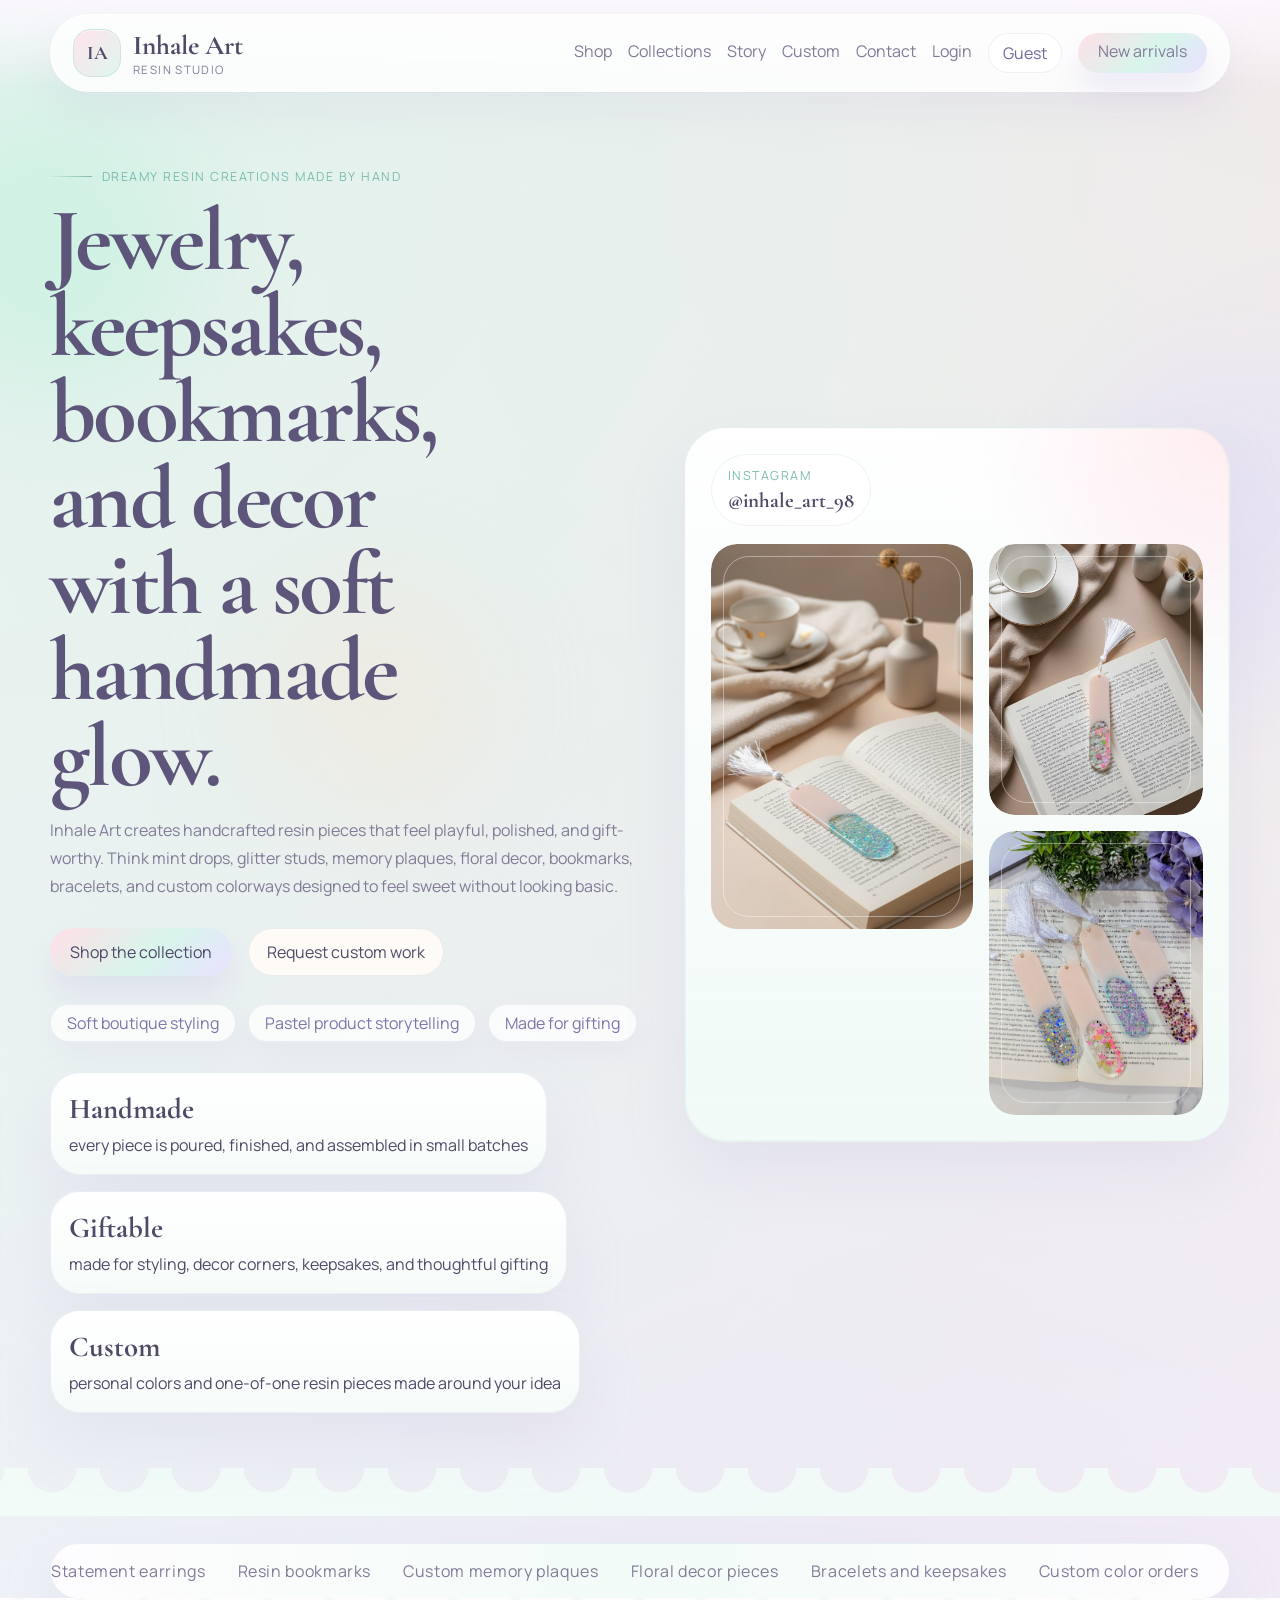
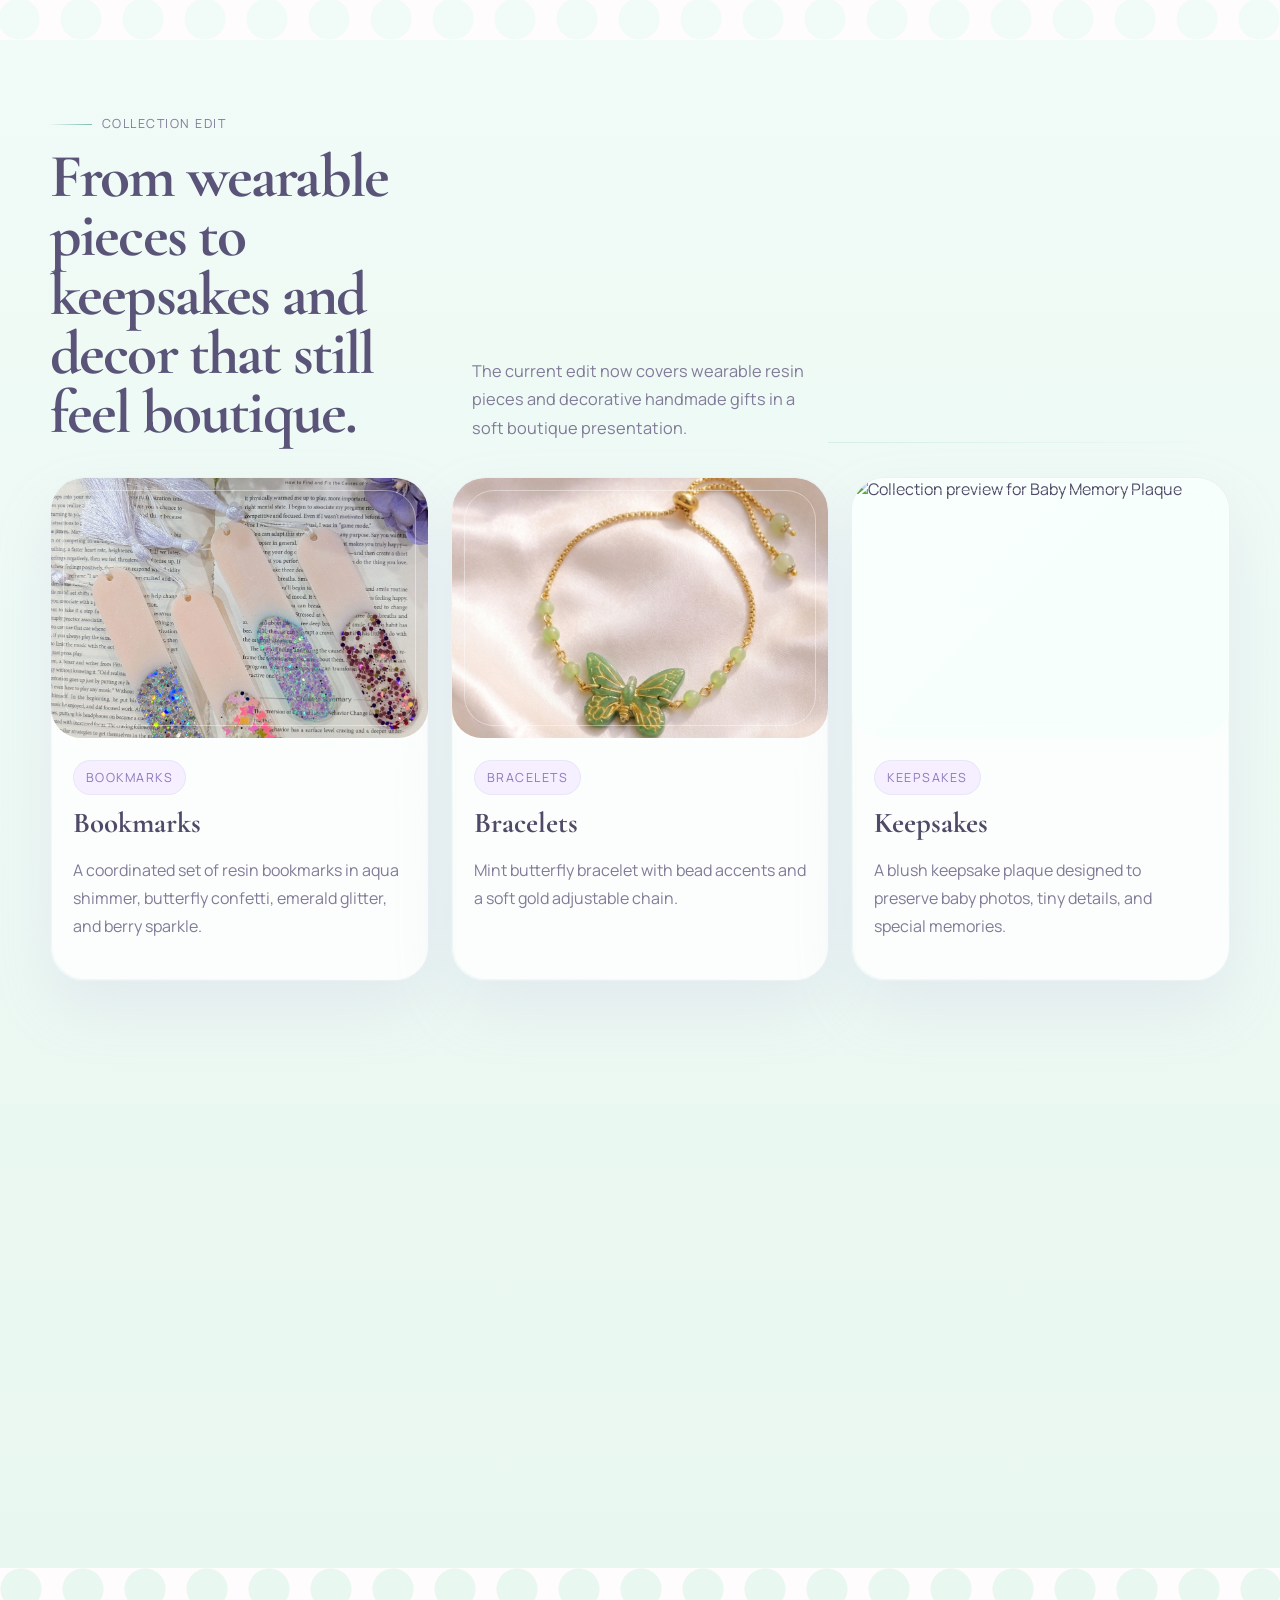
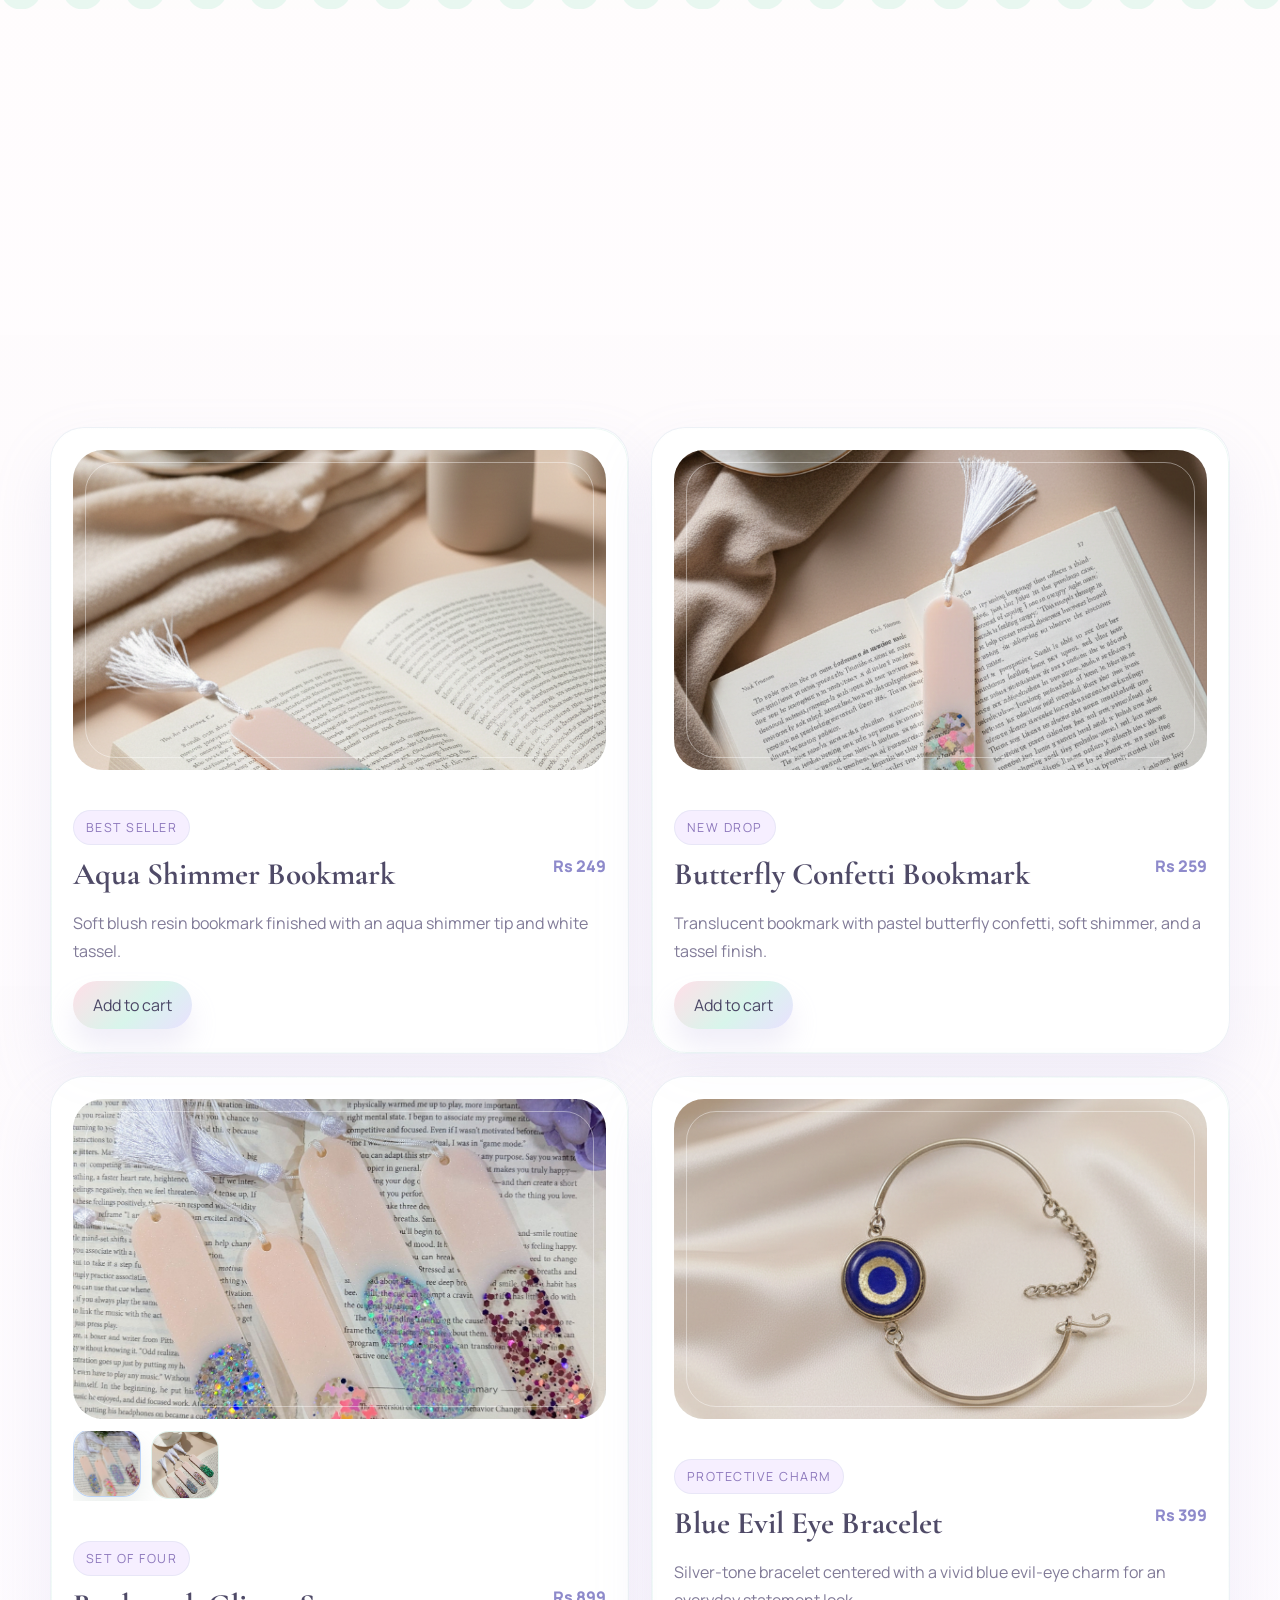
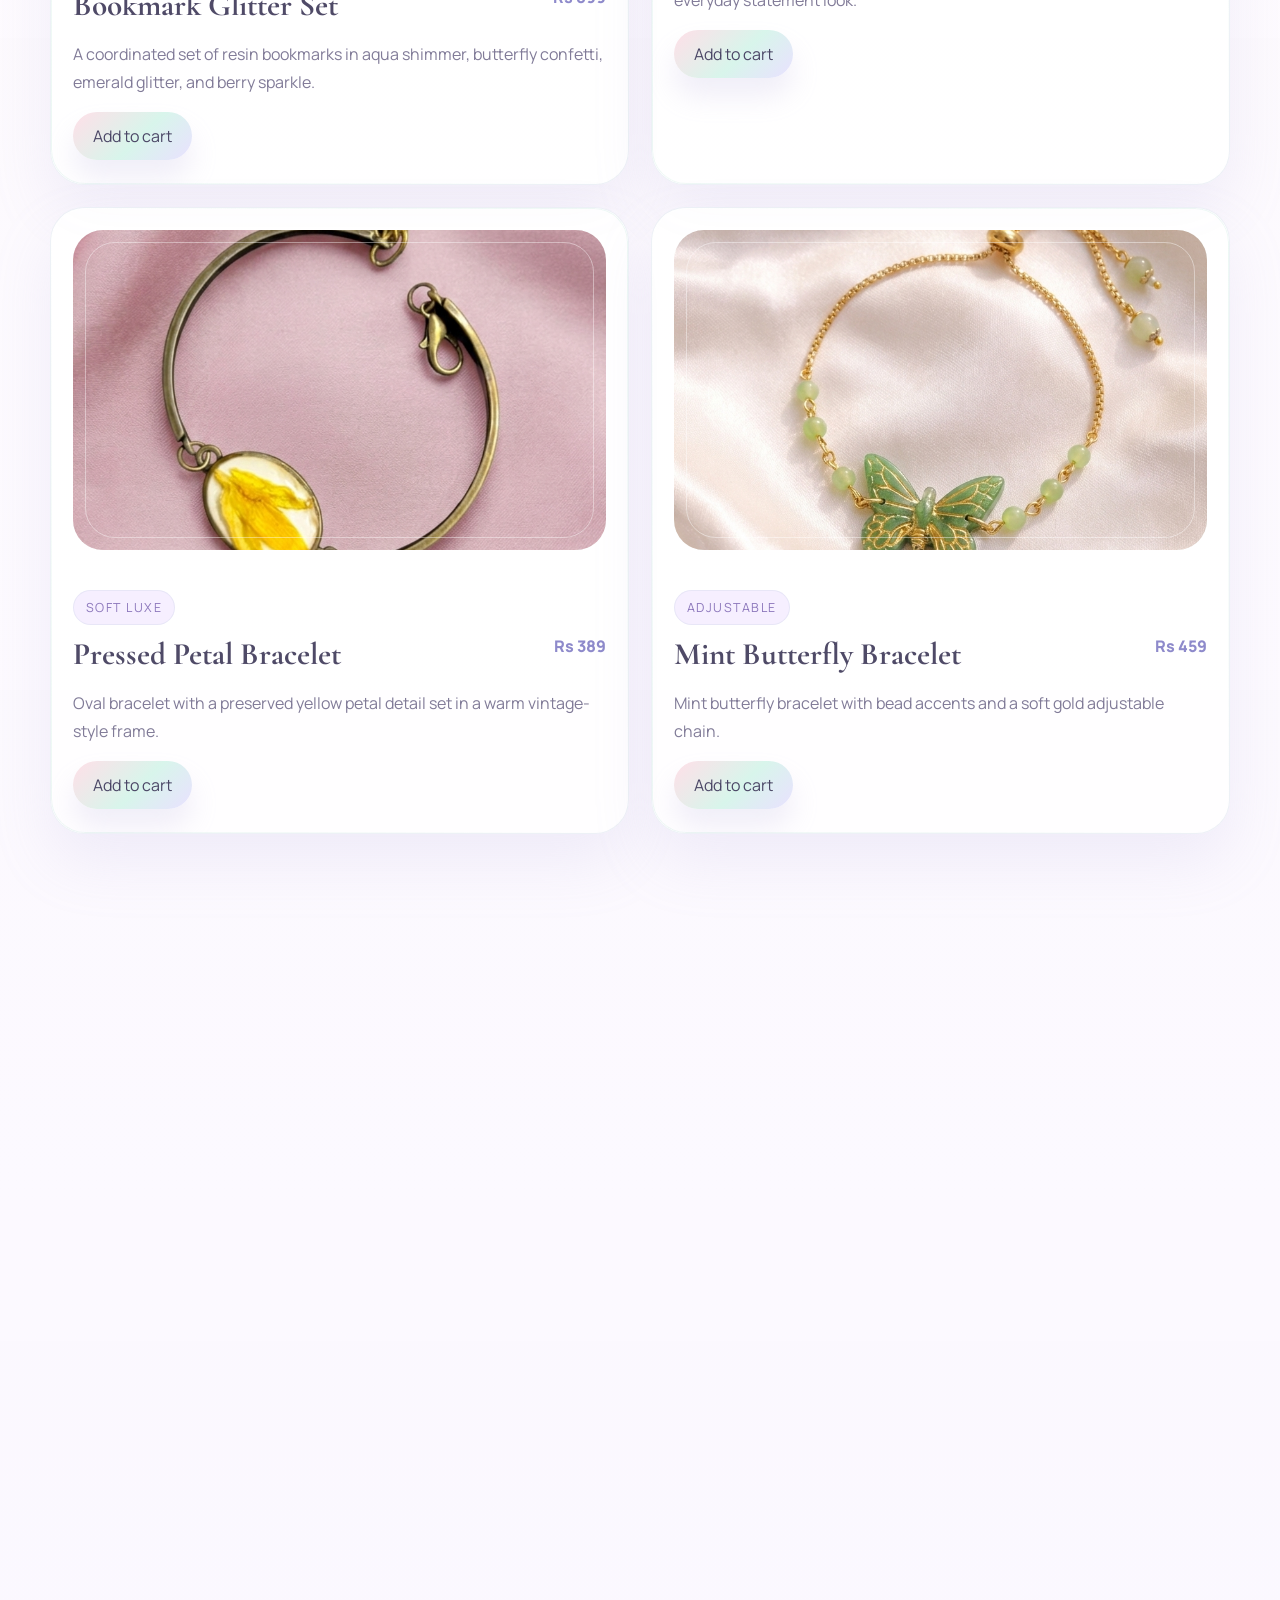
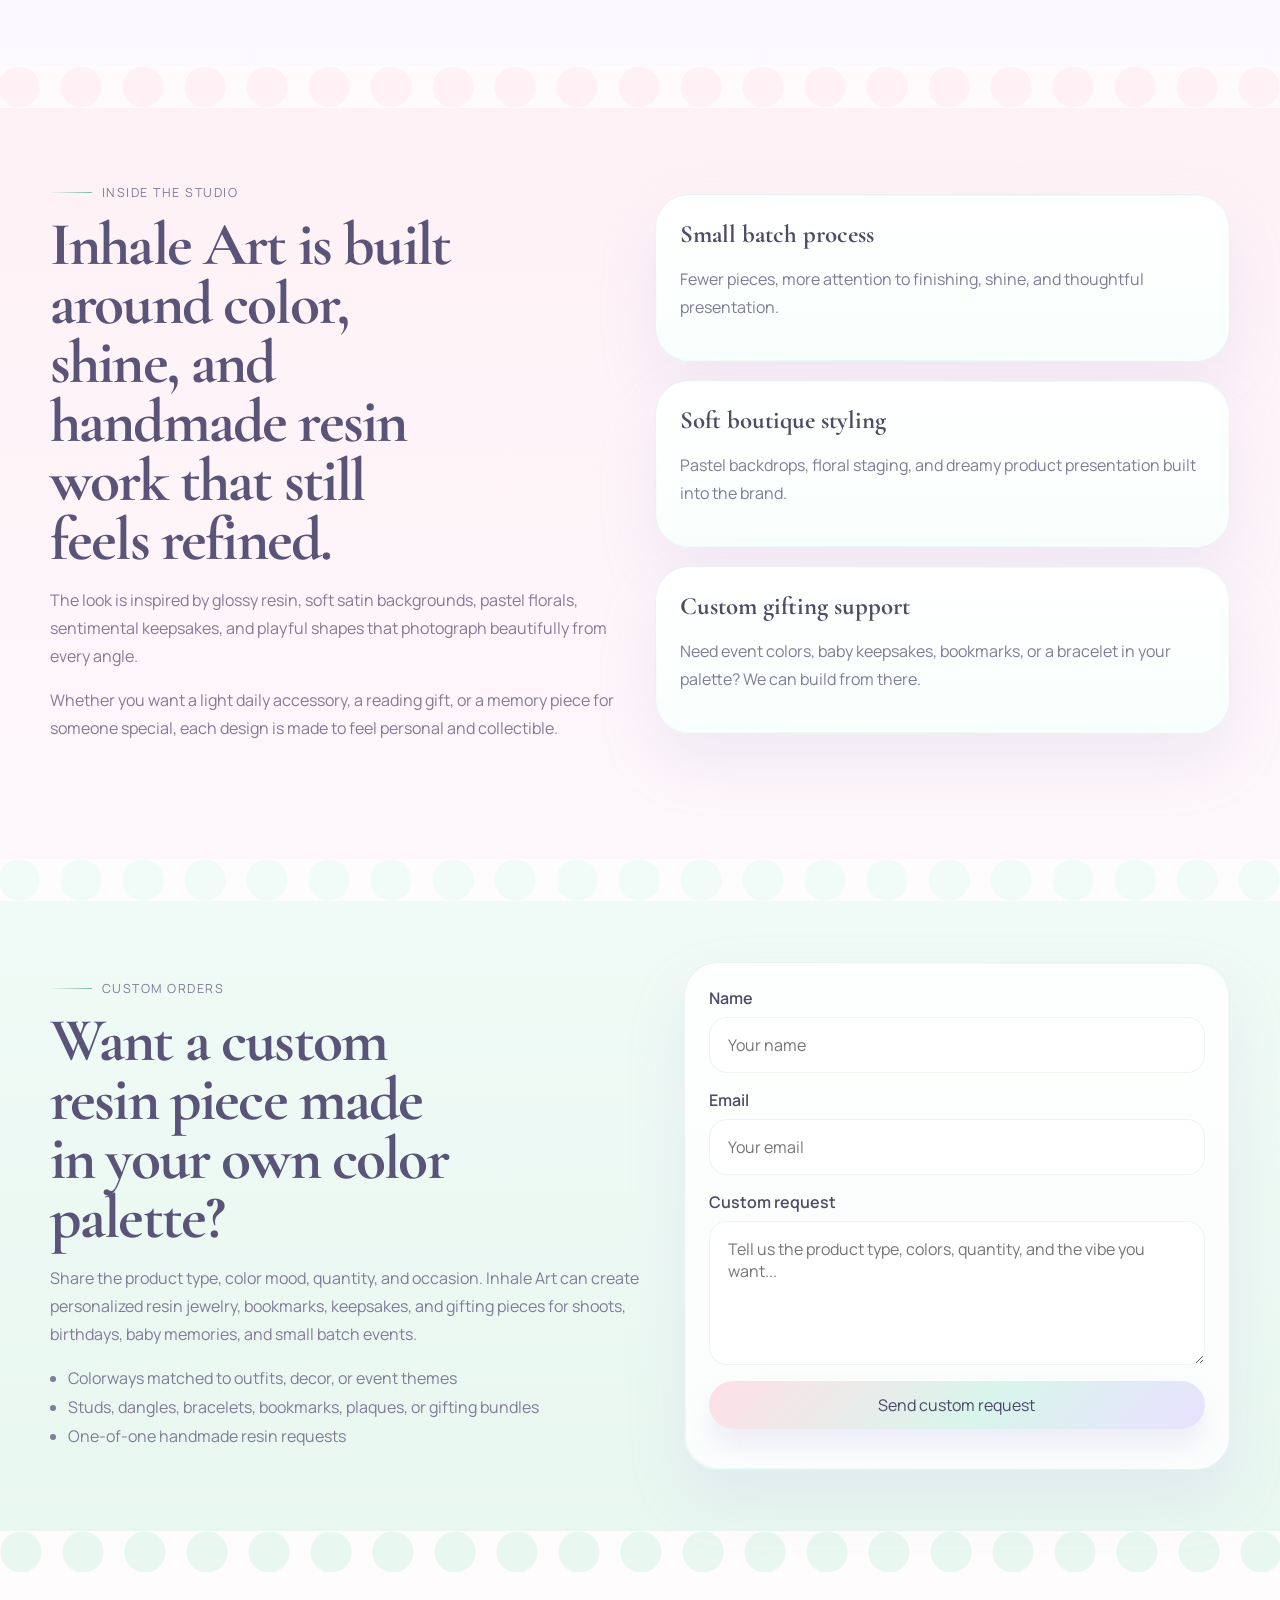
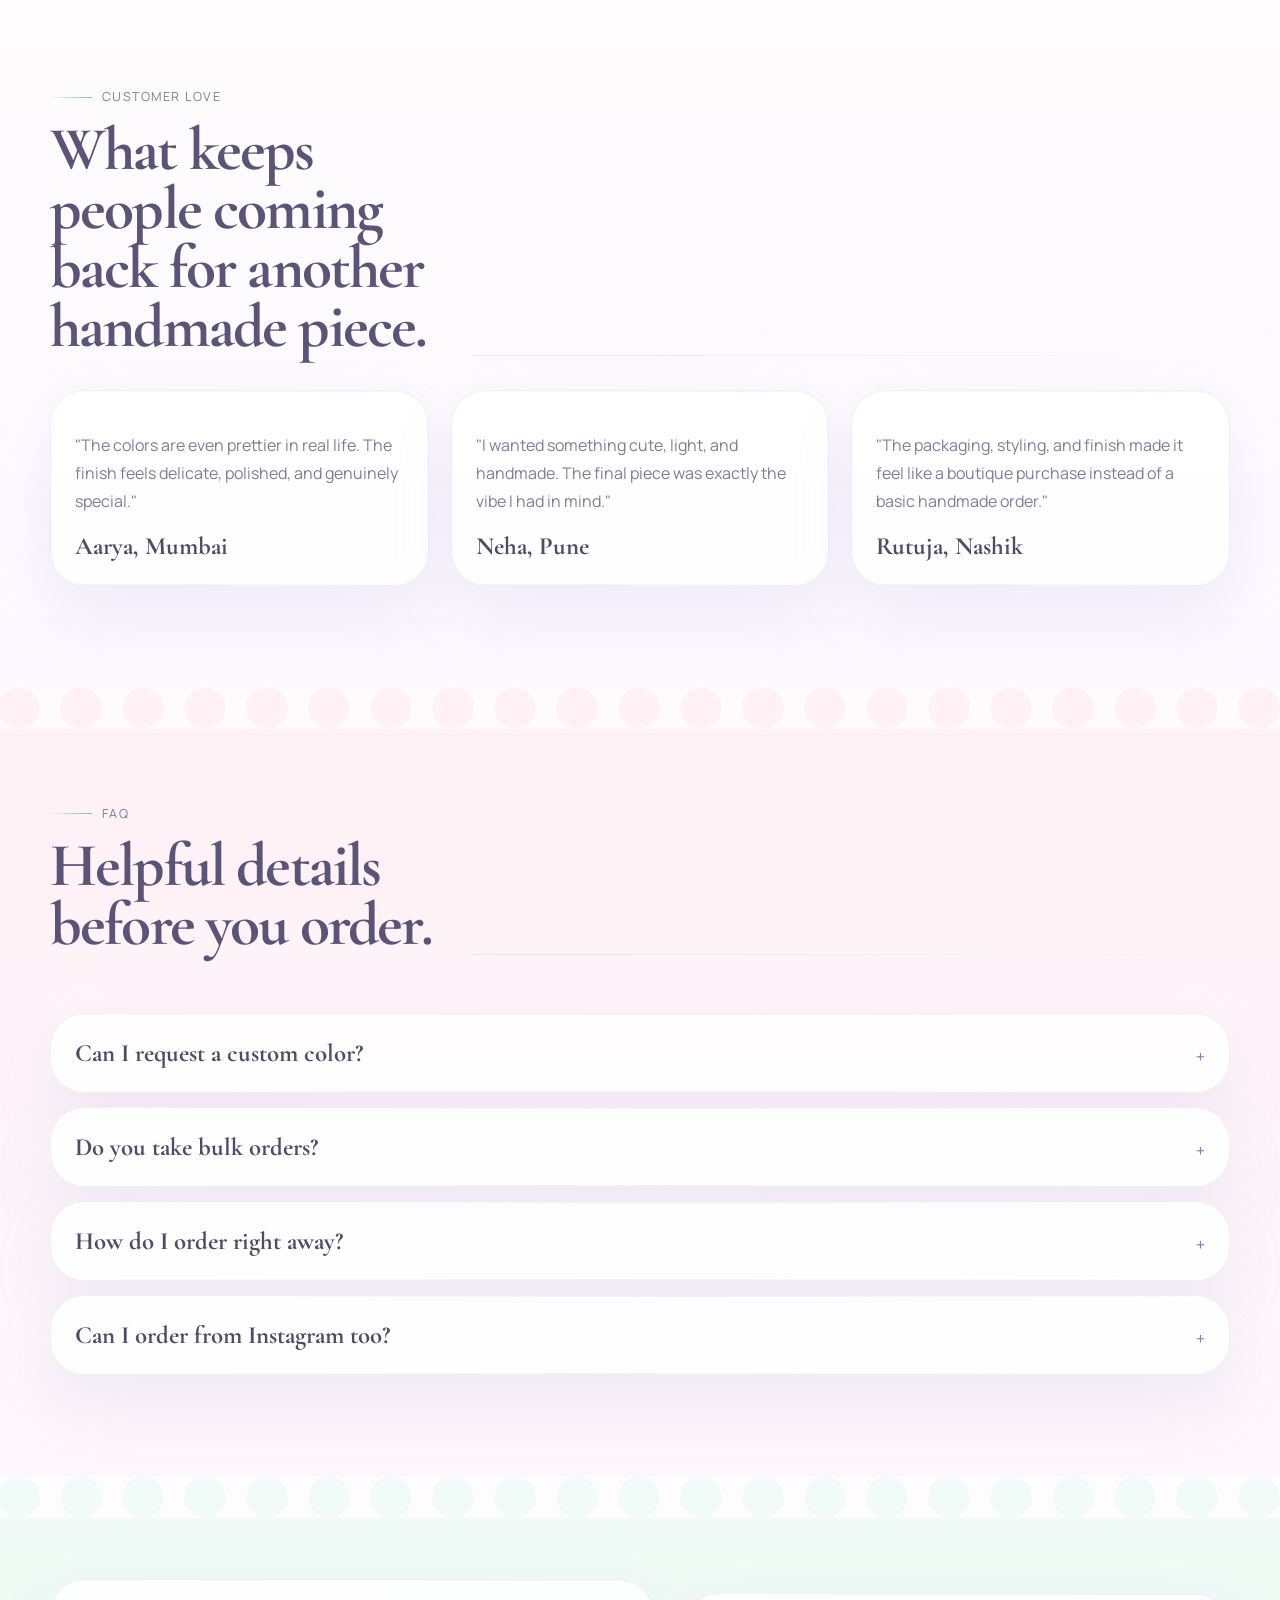
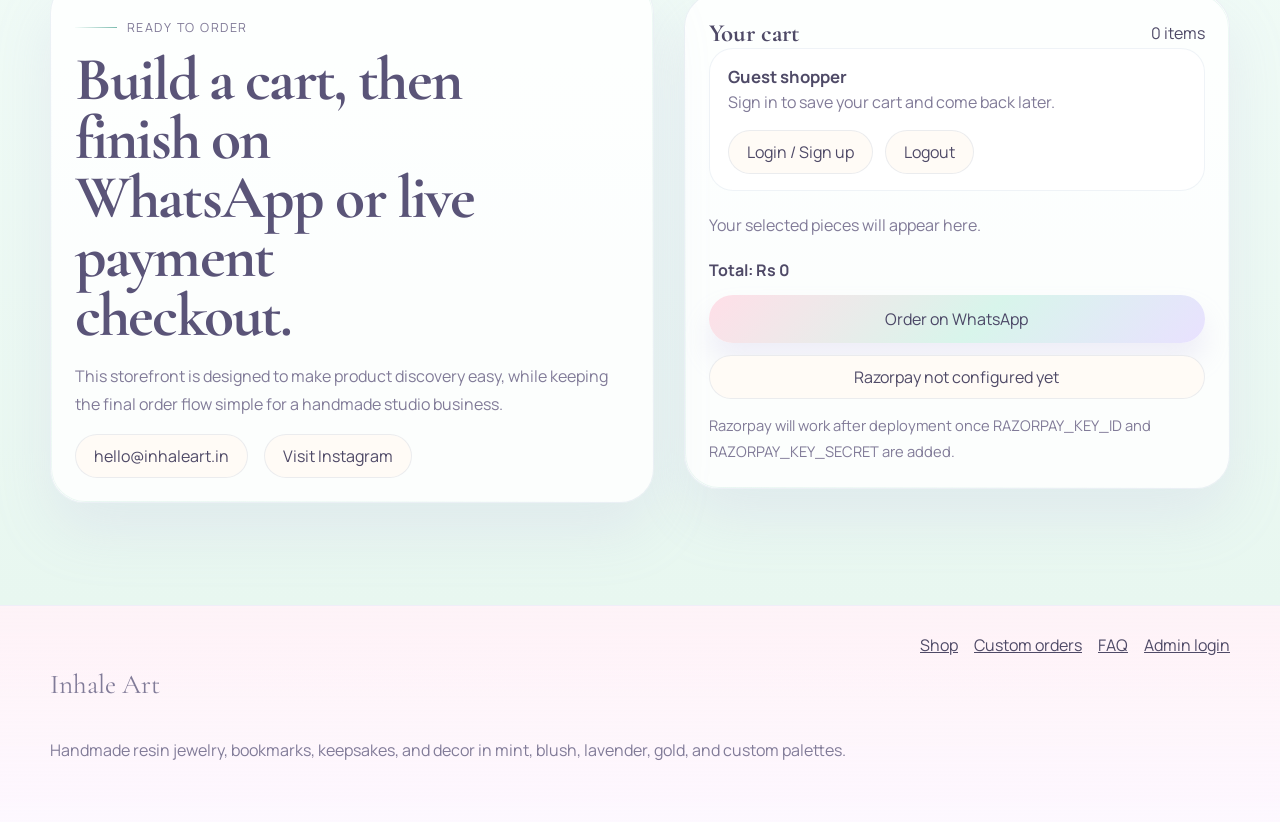
==== index.html @ 3b3bf2b5 "Initial storefront setup" ====
<!DOCTYPE html>
<html lang="en">
  <head>
    <meta charset="UTF-8" />
    <meta name="viewport" content="width=device-width, initial-scale=1.0" />
    <title>Inhale Art | Handmade Resin Jewelry and Keepsakes</title>
    <meta
      name="description"
      content="Shop Inhale Art for handmade resin jewelry, bookmarks, keepsakes, floral decor, and custom resin gifting in a soft boutique storefront."
    />
    <link rel="preconnect" href="https://fonts.googleapis.com" />
    <link rel="preconnect" href="https://fonts.gstatic.com" crossorigin />
    <link
      href="https://fonts.googleapis.com/css2?family=Cormorant+Garamond:wght@500;600;700&family=Manrope:wght@400;500;600;700;800&display=swap"
      rel="stylesheet"
    />
    <link rel="stylesheet" href="styles.css" />
  </head>
  <body>
    <div class="ambient ambient-one"></div>
    <div class="ambient ambient-two"></div>
    <div class="ambient ambient-three"></div>

    <header class="site-header">
      <div class="container header-shell">
        <a class="brand" href="#home">
          <span class="brand-mark">IA</span>
          <span class="brand-copy">
            <strong>Inhale Art</strong>
            <small>Resin studio</small>
          </span>
        </a>

        <button class="menu-toggle" type="button" aria-expanded="false" aria-controls="site-nav">
          Menu
        </button>

        <nav id="site-nav" class="site-nav">
          <a href="#featured">Shop</a>
          <a href="#collections">Collections</a>
          <a href="#story">Story</a>
          <a href="#custom">Custom</a>
          <a href="#contact">Contact</a>
          <a id="navLoginLink" href="login.html">Login</a>
          <span id="navAccountPill" class="nav-account-pill" hidden>Guest</span>
          <a href="#featured" class="nav-cta">New arrivals</a>
        </nav>
      </div>
    </header>

    <main>
      <section id="home" class="hero">
        <div class="container hero-grid">
          <div class="hero-copy reveal">
            <p class="eyebrow">Dreamy resin creations made by hand</p>
            <h1>Jewelry, keepsakes, bookmarks, and decor with a soft handmade glow.</h1>
            <p class="hero-text">
              Inhale Art creates handcrafted resin pieces that feel playful, polished, and gift-worthy. Think
              mint drops, glitter studs, memory plaques, floral decor, bookmarks, bracelets, and custom colorways
              designed to feel sweet without looking basic.
            </p>

            <div class="hero-actions">
              <a class="button-primary" href="#featured">Shop the collection</a>
              <a class="button-secondary" href="#custom">Request custom work</a>
            </div>

            <div class="hero-pill-row">
              <span class="hero-pill">Soft boutique styling</span>
              <span class="hero-pill">Pastel product storytelling</span>
              <span class="hero-pill">Made for gifting</span>
            </div>

            <div class="hero-metrics">
              <div class="metric-card">
                <strong>Handmade</strong>
                <span>every piece is poured, finished, and assembled in small batches</span>
              </div>
              <div class="metric-card">
                <strong>Giftable</strong>
                <span>made for styling, decor corners, keepsakes, and thoughtful gifting</span>
              </div>
              <div class="metric-card">
                <strong>Custom</strong>
                <span>personal colors and one-of-one resin pieces made around your idea</span>
              </div>
            </div>
          </div>

          <div class="hero-visual reveal">
            <div class="hero-spotlight">
              <div class="hero-badge">
                <span>Instagram</span>
                <strong>@inhale_art_98</strong>
              </div>
              <div id="heroShowcase" class="hero-showcase"></div>
            </div>
          </div>
        </div>
      </section>

      <section class="marquee-strip">
        <div class="marquee-track">
          <span>Statement earrings</span>
          <span>Resin bookmarks</span>
          <span>Custom memory plaques</span>
          <span>Floral decor pieces</span>
          <span>Bracelets and keepsakes</span>
          <span>Custom color orders</span>
          <span>Statement earrings</span>
          <span>Resin bookmarks</span>
          <span>Custom memory plaques</span>
        </div>
      </section>

      <section id="collections" class="section section-mint scallop-top scallop-bottom">
        <div class="container">
          <div class="section-head reveal">
            <div>
              <p class="eyebrow">Collection edit</p>
              <h2>From wearable pieces to keepsakes and decor that still feel boutique.</h2>
            </div>
            <p class="section-intro">
              The current edit now covers wearable resin pieces and decorative handmade gifts in a soft boutique presentation.
            </p>
          </div>

          <div id="collectionGrid" class="collection-grid"></div>
        </div>
      </section>

      <section id="featured" class="section featured-section section-cream">
        <div class="container">
          <div class="section-head reveal">
            <div>
              <p class="eyebrow">Featured products</p>
              <h2>Fresh handmade resin pieces styled like a curated boutique wall.</h2>
            </div>
            <p class="section-intro">
              Explore bestselling drops, bookmarks, bracelets, decor, and keepsakes, then add custom requests
              through WhatsApp when you want a new color story.
            </p>
          </div>

          <div id="productGrid" class="product-grid"></div>
        </div>
      </section>

      <section id="story" class="section story-section section-blush scallop-top">
        <div class="container story-grid">
          <div class="story-copy reveal">
            <p class="eyebrow">Inside the studio</p>
            <h2>Inhale Art is built around color, shine, and handmade resin work that still feels refined.</h2>
            <p>
              The look is inspired by glossy resin, soft satin backgrounds, pastel florals, sentimental keepsakes,
              and playful shapes that photograph beautifully from every angle.
            </p>
            <p>
              Whether you want a light daily accessory, a reading gift, or a memory piece for someone special,
              each design is made to feel personal and collectible.
            </p>
          </div>

          <div class="story-panels reveal">
            <article class="story-panel">
              <strong>Small batch process</strong>
              <p>Fewer pieces, more attention to finishing, shine, and thoughtful presentation.</p>
            </article>
            <article class="story-panel">
              <strong>Soft boutique styling</strong>
              <p>Pastel backdrops, floral staging, and dreamy product presentation built into the brand.</p>
            </article>
            <article class="story-panel">
              <strong>Custom gifting support</strong>
              <p>Need event colors, baby keepsakes, bookmarks, or a bracelet in your palette? We can build from there.</p>
            </article>
          </div>
        </div>
      </section>

      <section id="custom" class="section custom-section section-mint scallop-top scallop-bottom">
        <div class="container custom-shell">
          <div class="custom-copy reveal">
            <p class="eyebrow">Custom orders</p>
            <h2>Want a custom resin piece made in your own color palette?</h2>
            <p>
              Share the product type, color mood, quantity, and occasion. Inhale Art can create personalized resin
              jewelry, bookmarks, keepsakes, and gifting pieces for shoots, birthdays, baby memories, and small batch events.
            </p>
            <ul class="custom-list">
              <li>Colorways matched to outfits, decor, or event themes</li>
              <li>Studs, dangles, bracelets, bookmarks, plaques, or gifting bundles</li>
              <li>One-of-one handmade resin requests</li>
            </ul>
          </div>

          <form id="customForm" class="custom-form reveal">
            <label>
              <span>Name</span>
              <input type="text" name="name" placeholder="Your name" required />
            </label>
            <label>
              <span>Email</span>
              <input type="email" name="email" placeholder="Your email" required />
            </label>
            <label>
              <span>Custom request</span>
              <textarea
                name="request"
                rows="5"
                placeholder="Tell us the product type, colors, quantity, and the vibe you want..."
                required
              ></textarea>
            </label>
            <button type="submit" class="button-primary">Send custom request</button>
            <p id="form-status" class="form-status" aria-live="polite"></p>
          </form>
        </div>
      </section>

      <section class="section review-section section-cream">
        <div class="container">
          <div class="section-head reveal">
            <div>
              <p class="eyebrow">Customer love</p>
              <h2>What keeps people coming back for another handmade piece.</h2>
            </div>
          </div>

          <div class="review-grid">
            <article class="review-card reveal">
              <p>
                "The colors are even prettier in real life. The finish feels delicate, polished, and genuinely
                special."
              </p>
              <strong>Aarya, Mumbai</strong>
            </article>
            <article class="review-card reveal">
              <p>
                "I wanted something cute, light, and handmade. The final piece was exactly the vibe I had in mind."
              </p>
              <strong>Neha, Pune</strong>
            </article>
            <article class="review-card reveal">
              <p>
                "The packaging, styling, and finish made it feel like a boutique purchase instead of a basic
                handmade order."
              </p>
              <strong>Rutuja, Nashik</strong>
            </article>
          </div>
        </div>
      </section>

      <section id="faq" class="section faq-section section-blush scallop-top">
        <div class="container faq-shell">
          <div class="section-head reveal">
            <div>
              <p class="eyebrow">FAQ</p>
              <h2>Helpful details before you order.</h2>
            </div>
          </div>

          <div class="faq-list">
            <details class="faq-item reveal">
              <summary>Can I request a custom color?</summary>
              <p>Yes. Custom resin shades and mixed glitter finishes can be created for most designs.</p>
            </details>
            <details class="faq-item reveal">
              <summary>Do you take bulk orders?</summary>
              <p>Yes. Small gifting batches and event orders can be discussed through the custom request form.</p>
            </details>
            <details class="faq-item reveal">
              <summary>How do I order right away?</summary>
              <p>Add your favorites to cart and place the order through WhatsApp or Razorpay checkout.</p>
            </details>
            <details class="faq-item reveal">
              <summary>Can I order from Instagram too?</summary>
              <p>Yes. You can always continue the conversation at @inhale_art_98 after browsing the storefront.</p>
            </details>
          </div>
        </div>
      </section>

      <section id="contact" class="section contact-section section-mint scallop-top">
        <div class="container contact-shell">
          <div class="contact-copy reveal">
            <p class="eyebrow">Ready to order</p>
            <h2>Build a cart, then finish on WhatsApp or live payment checkout.</h2>
            <p>
              This storefront is designed to make product discovery easy, while keeping the final order flow simple
              for a handmade studio business.
            </p>
            <div class="contact-links">
              <a class="button-secondary" href="mailto:hello@inhaleart.in">hello@inhaleart.in</a>
              <a class="button-secondary" href="https://www.instagram.com/inhale_art_98/" target="_blank" rel="noreferrer">
                Visit Instagram
              </a>
            </div>
          </div>

          <aside class="cart-card reveal">
            <div class="cart-top">
              <h3>Your cart</h3>
              <span id="cart-count">0 items</span>
            </div>
            <div class="account-card">
              <div>
                <strong id="accountGreeting">Guest shopper</strong>
                <p id="accountNote">Sign in to save your cart and come back later.</p>
              </div>
              <div class="account-actions">
                <a id="accountLink" class="button-secondary" href="login.html">Login / Sign up</a>
                <button id="logoutBtn" class="button-secondary" type="button" hidden>Logout</button>
              </div>
            </div>
            <div id="cart-items" class="cart-items">
              <p class="cart-empty">Your selected pieces will appear here.</p>
            </div>
            <div class="cart-footer">
              <strong>Total: <span id="cart-total">Rs 0</span></strong>
              <div class="checkout-actions">
                <button id="whatsappBtn" class="button-primary" type="button">Order on WhatsApp</button>
                <button id="checkoutBtn" class="button-secondary" type="button">Pay with Razorpay</button>
              </div>
              <p id="checkoutNote" class="checkout-note">
                Add your live payment keys in Vercel whenever you want checkout to be active for customers.
              </p>
            </div>
          </aside>
        </div>
      </section>
    </main>

    <footer class="site-footer">
      <div class="container footer-shell">
        <div>
          <p class="footer-brand">Inhale Art</p>
          <p>Handmade resin jewelry, bookmarks, keepsakes, and decor in mint, blush, lavender, gold, and custom palettes.</p>
        </div>
        <div class="footer-links">
          <a href="#featured">Shop</a>
          <a href="#custom">Custom orders</a>
          <a href="#faq">FAQ</a>
          <a href="admin-login.html">Admin login</a>
        </div>
      </div>
    </footer>

    <script src="https://checkout.razorpay.com/v1/checkout.js"></script>
    <script src="auth.js"></script>
    <script src="catalog-data.js"></script>
    <script src="script.js"></script>
  </body>
</html>
---- styles.css ----
:root {
  --bg: #fdf8ff;
  --bg-soft: #f5fffc;
  --surface: rgba(255, 255, 255, 0.84);
  --surface-strong: #fffdfd;
  --text: #4f4a67;
  --muted: #817b98;
  --line: rgba(157, 177, 202, 0.18);
  --mint: #d9f4ea;
  --mint-deep: #7cbcaf;
  --aqua: #c8ecf4;
  --ocean: #8e8acb;
  --peach: #ffdfe6;
  --gold: #e8c9a7;
  --lavender: #ece4ff;
  --shadow: 0 28px 60px rgba(177, 167, 216, 0.16);
  --radius-xl: 36px;
  --radius-lg: 28px;
  --radius-md: 20px;
}

* {
  box-sizing: border-box;
}

html {
  scroll-behavior: smooth;
}

body {
  margin: 0;
  min-height: 100vh;
  font-family: "Manrope", sans-serif;
  color: var(--text);
  background:
    radial-gradient(circle at top left, rgba(217, 244, 234, 0.82), transparent 24%),
    radial-gradient(circle at top right, rgba(255, 223, 230, 0.8), transparent 22%),
    radial-gradient(circle at 70% 18%, rgba(236, 228, 255, 0.9), transparent 18%),
    linear-gradient(180deg, #fff8ff 0%, #f8fffc 42%, #fdf7fb 100%);
  animation: pageFadeIn 700ms ease-out;
}

img {
  display: block;
  max-width: 100%;
}

a {
  color: inherit;
}

.ambient {
  position: fixed;
  border-radius: 999px;
  filter: blur(56px);
  opacity: 0.45;
  pointer-events: none;
  z-index: 0;
}

.ambient-one {
  width: 280px;
  height: 280px;
  left: -90px;
  top: 110px;
  background: rgba(184, 241, 217, 0.95);
  animation: floatAmbient 14s ease-in-out infinite;
}

.ambient-two {
  width: 320px;
  height: 320px;
  right: -120px;
  top: 360px;
  background: rgba(217, 211, 255, 0.72);
  animation: floatAmbient 16s ease-in-out infinite reverse;
}

.ambient-three {
  width: 240px;
  height: 240px;
  left: 20%;
  bottom: 80px;
  background: rgba(255, 220, 191, 0.48);
  animation: floatAmbient 18s ease-in-out infinite;
}

.container {
  width: min(1180px, calc(100% - 32px));
  margin: 0 auto;
  position: relative;
  z-index: 1;
}

.site-header {
  position: sticky;
  top: 0;
  z-index: 20;
  padding: 14px 0 0;
  background: linear-gradient(180deg, rgba(253, 248, 255, 0.92), rgba(253, 248, 255, 0.5), transparent);
}

.header-shell,
.site-nav,
.hero-actions,
.hero-metrics,
.section-head,
.footer-shell,
.footer-links,
.cart-top,
.contact-links {
  display: flex;
  gap: 16px;
}

.header-shell,
.section-head,
.footer-shell,
.cart-top {
  align-items: center;
  justify-content: space-between;
}

.header-shell {
  padding: 14px 22px;
  border: 1px solid rgba(255, 255, 255, 0.75);
  border-radius: 999px;
  background: rgba(255, 255, 255, 0.78);
  backdrop-filter: blur(24px);
  box-shadow: 0 20px 40px rgba(177, 167, 216, 0.12);
  animation: headerFloatIn 700ms ease-out;
}

.brand {
  display: inline-flex;
  align-items: center;
  gap: 12px;
  text-decoration: none;
}

.brand-mark {
  width: 48px;
  height: 48px;
  display: grid;
  place-items: center;
  border-radius: 18px;
  background: linear-gradient(135deg, #ffe3eb, #dff6ef);
  color: var(--text);
  font-family: "Cormorant Garamond", serif;
  font-size: 1.2rem;
  font-weight: 700;
  border: 1px solid rgba(106, 199, 167, 0.24);
  box-shadow: inset 0 1px 0 rgba(255, 255, 255, 0.6);
  transition: transform 220ms ease, box-shadow 220ms ease;
}

.brand:hover .brand-mark {
  transform: rotate(-6deg) scale(1.04);
  box-shadow:
    inset 0 1px 0 rgba(255, 255, 255, 0.6),
    0 14px 28px rgba(177, 167, 216, 0.16);
}

.brand-copy {
  display: grid;
}

.brand-copy strong,
.footer-brand {
  font-family: "Cormorant Garamond", serif;
  font-size: 1.7rem;
}

.brand-copy small {
  font-size: 0.72rem;
  letter-spacing: 0.12em;
  text-transform: uppercase;
  color: var(--muted);
}

.site-nav {
  align-items: center;
}

.site-nav a {
  position: relative;
  display: inline-flex;
  align-items: center;
  min-height: 40px;
  padding-bottom: 4px;
  color: var(--muted);
  text-decoration: none;
  transition: color 180ms ease, transform 180ms ease;
}

.nav-account-pill {
  display: inline-flex;
  align-items: center;
  min-height: 40px;
  padding: 0 14px;
  border-radius: 999px;
  background: rgba(255, 255, 255, 0.78);
  border: 1px solid rgba(157, 177, 202, 0.18);
  color: #6f69a0;
  white-space: nowrap;
}

.site-nav a:hover {
  color: var(--text);
  transform: translateY(-1px);
}

.site-nav a::after {
  content: "";
  position: absolute;
  left: 0;
  bottom: 0;
  width: 100%;
  height: 1px;
  transform: scaleX(0);
  transform-origin: left;
  background: linear-gradient(90deg, transparent, var(--mint-deep), transparent);
  transition: transform 180ms ease;
}

.site-nav a:hover::after {
  transform: scaleX(1);
}

.menu-toggle,
.nav-cta,
.button-primary,
.button-secondary,
.add-to-cart,
.cart-row button {
  display: inline-flex;
  align-items: center;
  justify-content: center;
  border: none;
  cursor: pointer;
  font: inherit;
  text-decoration: none;
  transition: transform 180ms ease, box-shadow 180ms ease, background-color 180ms ease;
}

.menu-toggle {
  display: none;
  padding: 10px 14px;
  border-radius: 14px;
  background: rgba(255, 255, 255, 0.82);
}

.nav-cta,
.button-primary,
.add-to-cart {
  min-height: 48px;
  padding: 0 20px;
  border-radius: 999px;
  color: #4b4766;
  background: linear-gradient(135deg, #ffdfe8, #d8f5eb 55%, #e9e1ff);
  box-shadow: 0 18px 28px rgba(179, 170, 219, 0.2);
}

.button-secondary,
.cart-row button {
  min-height: 44px;
  padding: 0 18px;
  border-radius: 999px;
  color: var(--text);
  background: rgba(255, 251, 246, 0.92);
  border: 1px solid rgba(157, 177, 202, 0.2);
}

.button-primary:hover,
.button-secondary:hover,
.nav-cta:hover,
.add-to-cart:hover,
.menu-toggle:hover,
.cart-row button:hover {
  transform: translateY(-2px);
  box-shadow: 0 14px 28px rgba(177, 167, 216, 0.16);
}

.hero,
.section {
  padding: 102px 0;
}

.hero {
  position: relative;
  padding-top: 64px;
}

.hero::after {
  content: "";
  position: absolute;
  left: 0;
  right: 0;
  bottom: -1px;
  height: 48px;
  background:
    radial-gradient(circle at 24px 0, transparent 24px, #f1fbf7 25px) repeat-x;
  background-size: 72px 48px;
  background-position: center bottom;
  opacity: 0.95;
}

.section {
  position: relative;
}

.section-mint {
  background: linear-gradient(180deg, #f1fbf7 0%, #e8f7f0 100%);
}

.section-cream {
  background: linear-gradient(180deg, rgba(255, 252, 253, 0.96), rgba(251, 248, 255, 0.98));
}

.section-blush {
  background: linear-gradient(180deg, #fff1f6 0%, #fdf7fb 100%);
}

.scallop-top::before,
.scallop-bottom::after {
  content: "";
  position: absolute;
  left: 0;
  right: 0;
  height: 42px;
  background:
    radial-gradient(circle at 21px 21px, rgba(255, 252, 253, 0) 20px, rgba(255, 252, 253, 0.96) 21px) repeat-x;
  background-size: 62px 42px;
  pointer-events: none;
  z-index: 0;
}

.scallop-top::before {
  top: -1px;
  transform: rotate(180deg);
}

.scallop-bottom::after {
  bottom: -1px;
}

.hero-grid,
.story-grid,
.custom-shell,
.contact-shell {
  display: grid;
  gap: 30px;
  align-items: center;
}

.hero-grid,
.custom-shell,
.contact-shell {
  grid-template-columns: 1.05fr 0.95fr;
}

.hero-copy h1,
.section h2 {
  margin: 0;
  font-family: "Cormorant Garamond", serif;
  line-height: 0.96;
  letter-spacing: -0.03em;
}

.hero-copy h1 {
  font-size: clamp(3.2rem, 7vw, 6.1rem);
  max-width: 10.5ch;
  color: #5d567a;
  animation: heroCopyIn 800ms ease-out;
}

.section h2 {
  font-size: clamp(2.3rem, 4.8vw, 4.1rem);
  max-width: 14ch;
  color: #5a5478;
}

.eyebrow,
.product-badge,
.collection-badge,
.hero-badge span,
.form-status {
  color: var(--mint-deep);
  font-size: 0.78rem;
  letter-spacing: 0.12em;
  text-transform: uppercase;
}

.eyebrow {
  display: inline-flex;
  align-items: center;
  gap: 10px;
}

.eyebrow::before {
  content: "";
  width: 42px;
  height: 1px;
  background: linear-gradient(90deg, rgba(106, 199, 167, 0.05), var(--mint-deep));
}

.hero-text,
.section-intro,
.section p,
.story-panel p,
.review-card p,
.faq-item p,
.contact-copy p,
.cart-card p,
.site-footer p,
.product-copy p,
.collection-copy p {
  color: var(--muted);
  line-height: 1.75;
}

.hero-actions {
  margin: 28px 0;
  flex-wrap: wrap;
}

.hero-pill-row {
  display: flex;
  gap: 12px;
  flex-wrap: wrap;
  margin-bottom: 30px;
}

.hero-pill {
  display: inline-flex;
  align-items: center;
  min-height: 38px;
  padding: 0 16px;
  border-radius: 999px;
  background: rgba(255, 255, 255, 0.76);
  border: 1px solid rgba(157, 177, 202, 0.18);
  color: #7d74aa;
  box-shadow: 0 10px 24px rgba(177, 167, 216, 0.1);
  animation: pillRise 700ms ease-out both;
}

.hero-pill:nth-child(2) {
  animation-delay: 120ms;
}

.hero-pill:nth-child(3) {
  animation-delay: 240ms;
}

.hero-metrics {
  flex-wrap: wrap;
}

.metric-card,
.hero-spotlight,
.collection-card,
.product-card,
.story-panel,
.review-card,
.faq-item,
.custom-form,
.contact-copy,
.cart-card,
.marquee-strip {
  background: var(--surface);
  border: 1px solid var(--line);
  box-shadow: var(--shadow);
}

.metric-card {
  min-width: 190px;
  padding: 18px;
  border-radius: 30px;
  background:
    linear-gradient(180deg, rgba(255, 255, 255, 0.96), rgba(245, 251, 249, 0.92)),
    var(--surface);
}

.metric-card strong {
  display: block;
  margin-bottom: 8px;
  font-family: "Cormorant Garamond", serif;
  font-size: 1.8rem;
}

.hero-spotlight,
.collection-card,
.product-card,
.story-panel,
.review-card,
.faq-item,
.custom-form,
.contact-copy,
.cart-card {
  position: relative;
  overflow: hidden;
  border-radius: var(--radius-xl);
}

.hero-spotlight::before,
.collection-card::before,
.product-card::before,
.story-panel::before,
.review-card::before,
.faq-item::before,
.custom-form::before,
.contact-copy::before,
.cart-card::before {
  content: "";
  position: absolute;
  inset: 0;
  border-radius: inherit;
  padding: 1px;
  background: linear-gradient(135deg, rgba(255, 255, 255, 0.8), rgba(106, 199, 167, 0.12), rgba(255, 255, 255, 0));
  -webkit-mask: linear-gradient(#fff 0 0) content-box, linear-gradient(#fff 0 0);
  -webkit-mask-composite: xor;
  mask-composite: exclude;
  pointer-events: none;
}

.hero-spotlight {
  padding: 26px;
  border-radius: 42px;
  background:
    radial-gradient(circle at top right, rgba(255, 223, 230, 0.58), transparent 28%),
    linear-gradient(180deg, rgba(255, 255, 255, 0.95), rgba(241, 251, 247, 0.92));
  animation: spotlightFloat 8s ease-in-out infinite;
}

.hero-badge {
  display: inline-grid;
  gap: 4px;
  margin-bottom: 18px;
  padding: 12px 16px;
  border-radius: 999px;
  width: fit-content;
  background: rgba(255, 255, 255, 0.92);
  border: 1px solid rgba(157, 177, 202, 0.16);
}

.hero-badge strong {
  font-family: "Cormorant Garamond", serif;
  font-size: 1.3rem;
}

.hero-showcase {
  display: grid;
  grid-template-columns: 1.1fr 0.9fr;
  gap: 16px;
  min-height: 520px;
}

.hero-main,
.hero-stack-card,
.collection-media,
.product-media {
  position: relative;
  overflow: hidden;
  border-radius: 26px;
}

.hero-main,
.hero-stack-card {
  min-height: 220px;
}

.hero-stack {
  display: grid;
  gap: 16px;
}

.hero-main {
  animation: floatCard 7s ease-in-out infinite;
}

.hero-stack-card:first-child {
  animation: floatCard 8s ease-in-out infinite 0.4s;
}

.hero-stack-card:last-child {
  animation: floatCard 8.6s ease-in-out infinite 0.9s;
}

.media-image {
  width: 100%;
  height: 100%;
  object-fit: cover;
  transition: transform 500ms ease, filter 280ms ease;
}

.image-shell {
  position: relative;
  background:
    linear-gradient(135deg, rgba(255, 255, 255, 0.4), rgba(255, 255, 255, 0.06)),
    var(--bg-soft);
  box-shadow: inset 0 0 0 1px rgba(255, 255, 255, 0.35);
}

.image-shell::after {
  content: "";
  position: absolute;
  inset: 12px;
  border-radius: inherit;
  border: 1px solid rgba(255, 255, 255, 0.4);
  pointer-events: none;
}

.placeholder-art {
  width: 100%;
  height: 100%;
}

.resin-mint {
  background:
    radial-gradient(circle at 20% 22%, rgba(255, 255, 255, 0.78), transparent 16%),
    linear-gradient(180deg, #f8fff7 0%, #baf3d9 56%, #62c9a6 100%);
}

.resin-butterfly {
  background:
    radial-gradient(circle at 28% 20%, rgba(255, 255, 255, 0.58), transparent 16%),
    linear-gradient(180deg, #effcf8 0%, #79d2c9 48%, #2b7865 100%);
}

.resin-ocean {
  background:
    radial-gradient(circle at 18% 22%, rgba(255, 255, 255, 0.6), transparent 16%),
    linear-gradient(180deg, #eef8ff 0%, #79c5ff 46%, #3768d9 100%);
}

.resin-heart {
  background:
    radial-gradient(circle at 18% 22%, rgba(255, 255, 255, 0.65), transparent 16%),
    linear-gradient(180deg, #f9faff 0%, #c6d8ff 40%, #5a70da 100%);
}

.resin-aqua {
  background:
    radial-gradient(circle at 20% 18%, rgba(255, 255, 255, 0.64), transparent 14%),
    linear-gradient(180deg, #fbfffe 0%, #97ebe9 40%, #2aaab6 100%);
}

.resin-gold {
  background:
    radial-gradient(circle at 20% 18%, rgba(255, 255, 255, 0.72), transparent 14%),
    linear-gradient(180deg, #fffaf0 0%, #ffd978 42%, #c7912a 100%);
}

.resin-ink {
  background:
    radial-gradient(circle at 22% 18%, rgba(255, 255, 255, 0.36), transparent 14%),
    linear-gradient(180deg, #4a4d59 0%, #171a21 58%, #8c6721 100%);
}

.resin-bloom {
  background:
    radial-gradient(circle at 20% 18%, rgba(255, 255, 255, 0.72), transparent 14%),
    linear-gradient(180deg, #fff5ef 0%, #f2b38e 34%, #e67ea9 65%, #b69cff 100%);
}

.resin-blush {
  background:
    radial-gradient(circle at 18% 16%, rgba(255, 255, 255, 0.75), transparent 16%),
    linear-gradient(180deg, #fff8fb 0%, #f7c9da 44%, #eca6c1 100%);
}

.resin-sparkle {
  background:
    radial-gradient(circle at 18% 16%, rgba(255, 255, 255, 0.78), transparent 16%),
    linear-gradient(180deg, #fffaf9 0%, #ffd8ef 45%, #b7b0ff 100%);
}

.resin-evil-eye {
  background:
    radial-gradient(circle at 50% 34%, rgba(255, 250, 225, 0.95), transparent 12%),
    radial-gradient(circle at 50% 34%, #2f5dd2 0 14%, transparent 15%),
    linear-gradient(180deg, #fffefd 0%, #d0ddff 100%);
}

.resin-petal {
  background:
    radial-gradient(circle at 20% 18%, rgba(255, 255, 255, 0.72), transparent 14%),
    linear-gradient(180deg, #fff8f3 0%, #ffd37f 48%, #f0a861 100%);
}

.resin-confetti {
  background:
    radial-gradient(circle at 18% 16%, rgba(255, 255, 255, 0.78), transparent 16%),
    linear-gradient(180deg, #fffaf7 0%, #ffd6ef 36%, #9fe2ff 68%, #86dba8 100%);
}

.resin-leaf {
  background:
    radial-gradient(circle at 20% 18%, rgba(255, 255, 255, 0.7), transparent 14%),
    linear-gradient(180deg, #fbfff8 0%, #def8ba 42%, #84c363 100%);
}

.resin-pearl {
  background:
    radial-gradient(circle at 20% 18%, rgba(255, 255, 255, 0.7), transparent 14%),
    linear-gradient(180deg, #fffdfb 0%, #ffe2bf 48%, #d7c9ff 100%);
}

.placeholder-art::before {
  content: "";
  position: absolute;
  inset: 16px;
  border-radius: 24px;
  background:
    radial-gradient(circle at 24% 24%, rgba(255, 255, 255, 0.45), transparent 16%),
    linear-gradient(135deg, rgba(255, 255, 255, 0.26), transparent 45%);
}

.collection-copy,
.product-copy {
  padding: 22px 22px 24px;
}

.product-media-wrap {
  display: grid;
  gap: 12px;
  padding: 0 22px 18px;
}

.product-media-wrap .product-media {
  margin-top: 22px;
}

.product-thumbs {
  display: flex;
  gap: 10px;
  overflow-x: auto;
  padding-bottom: 2px;
}

.product-thumb {
  width: 68px;
  height: 68px;
  flex: 0 0 auto;
  padding: 0;
  border: 1px solid rgba(106, 199, 167, 0.18);
  border-radius: 18px;
  background: rgba(255, 255, 255, 0.82);
  cursor: pointer;
  overflow: hidden;
  transition: transform 180ms ease, border-color 180ms ease, box-shadow 180ms ease;
}

.product-thumb:hover,
.product-thumb.is-active {
  transform: translateY(-2px);
  border-color: rgba(57, 127, 229, 0.35);
  box-shadow: 0 14px 26px rgba(119, 146, 133, 0.14);
}

.product-thumb img {
  width: 100%;
  height: 100%;
  object-fit: cover;
  transition: transform 240ms ease;
}

.product-thumb:hover img,
.product-thumb.is-active img {
  transform: scale(1.06);
}

.collection-copy h3,
.product-top h3,
.story-panel strong,
.review-card strong,
.cart-top h3,
.faq-item summary {
  margin: 0;
  font-family: "Cormorant Garamond", serif;
  font-weight: 700;
}

.collection-copy h3 {
  font-size: 1.8rem;
}

.product-top h3 {
  font-size: 1.95rem;
}

.product-top {
  display: flex;
  gap: 14px;
  align-items: start;
  justify-content: space-between;
}

.product-price {
  font-weight: 800;
  color: var(--ocean);
}

.product-badge,
.collection-badge {
  display: inline-flex;
  width: fit-content;
  margin-bottom: 10px;
  padding: 8px 12px;
  border-radius: 999px;
  background: rgba(244, 236, 255, 0.8);
  border: 1px solid rgba(157, 177, 202, 0.16);
  color: #8d78bc;
}

.marquee-strip {
  width: min(1180px, calc(100% - 32px));
  margin: 28px auto 0;
  overflow: hidden;
  border-radius: 999px;
  background:
    linear-gradient(90deg, rgba(255, 251, 253, 0.5), rgba(241, 251, 247, 0.94), rgba(255, 251, 253, 0.5)),
    var(--surface);
}

.marquee-track {
  display: flex;
  gap: 32px;
  padding: 16px 0;
  min-width: max-content;
  color: var(--muted);
  letter-spacing: 0.04em;
  animation: marquee 24s linear infinite;
}

.section-head {
  align-items: end;
  margin-bottom: 34px;
}

.section-head::after {
  content: "";
  flex: 1;
  height: 1px;
  background: linear-gradient(90deg, rgba(106, 199, 167, 0.2), rgba(106, 199, 167, 0));
}

.section-intro {
  max-width: 34ch;
  margin: 0;
  font-size: 1.02rem;
}

.collection-grid,
.product-grid,
.review-grid {
  display: grid;
  gap: 22px;
}

.collection-grid {
  grid-template-columns: repeat(3, minmax(0, 1fr));
}

.product-grid {
  grid-template-columns: repeat(2, minmax(0, 1fr));
}

.review-grid {
  grid-template-columns: repeat(3, minmax(0, 1fr));
}

.collection-card,
.product-card,
.story-panel,
.review-card,
.faq-item,
.custom-form,
.contact-copy,
.cart-card {
  padding: 0;
  border-radius: 34px;
  transition: transform 220ms ease, box-shadow 220ms ease, border-color 220ms ease;
}

.collection-card:hover,
.product-card:hover,
.story-panel:hover,
.review-card:hover,
.faq-item:hover,
.custom-form:hover,
.contact-copy:hover,
.cart-card:hover {
  transform: translateY(-4px);
  box-shadow: 0 24px 52px rgba(177, 167, 216, 0.18);
}

.collection-card:hover .media-image,
.product-card:hover .media-image,
.hero-spotlight:hover .media-image {
  transform: scale(1.04);
}

.collection-media {
  height: 260px;
}

.product-media {
  height: 320px;
}

.collection-card .image-shell,
.product-card .image-shell {
  border-radius: 30px;
}

.story-grid {
  grid-template-columns: 1fr 1fr;
}

.story-panels {
  display: grid;
  gap: 18px;
}

.story-panel,
.review-card,
.faq-item,
.custom-form,
.contact-copy,
.cart-card {
  padding: 24px;
}

.story-panel {
  background:
    linear-gradient(180deg, rgba(255, 255, 255, 0.94), rgba(248, 255, 252, 0.9)),
    var(--surface);
}

.story-copy,
.custom-copy,
.contact-copy {
  position: relative;
  z-index: 1;
}

.auth-layout {
  display: grid;
  place-items: center;
}

.auth-panel {
  width: min(560px, 100%);
  padding: 32px;
  border-radius: 34px;
  background: rgba(255, 255, 255, 0.9);
  border: 1px solid var(--line);
  box-shadow: var(--shadow);
}

.auth-title {
  margin: 0 0 10px;
  font-family: "Cormorant Garamond", serif;
  font-size: clamp(2.6rem, 6vw, 4rem);
  color: #5a5478;
}

.auth-tabs,
.account-actions {
  display: flex;
  gap: 12px;
  flex-wrap: wrap;
}

.auth-tabs {
  margin: 24px 0 18px;
}

.auth-form {
  display: grid;
  gap: 16px;
}

.auth-form label {
  display: grid;
  gap: 8px;
}

.auth-form span {
  font-weight: 600;
}

.auth-form input {
  width: 100%;
  padding: 16px 18px;
  border-radius: 18px;
  border: 1px solid rgba(157, 177, 202, 0.16);
  background: rgba(255, 255, 255, 0.9);
  color: var(--text);
  font: inherit;
}

.auth-form input:focus {
  outline: 2px solid rgba(140, 138, 203, 0.18);
}

.account-card {
  display: grid;
  gap: 14px;
  padding: 16px 18px;
  border-radius: 24px;
  background: rgba(255, 255, 255, 0.7);
  border: 1px solid rgba(157, 177, 202, 0.16);
}

.account-card p,
.account-card strong {
  margin: 0;
}

.account-card strong {
  font-size: 1.05rem;
}

.story-panel strong,
.review-card strong,
.faq-item summary,
.cart-top h3 {
  font-size: 1.55rem;
}

.custom-list {
  padding-left: 18px;
  color: var(--muted);
  line-height: 1.8;
}

.custom-form {
  display: grid;
  gap: 16px;
}

.custom-form label {
  display: grid;
  gap: 8px;
}

.custom-form span {
  font-weight: 600;
}

.custom-form input,
.custom-form textarea {
  width: 100%;
  padding: 16px 18px;
  border-radius: 18px;
  border: 1px solid rgba(157, 177, 202, 0.16);
  background: rgba(255, 255, 255, 0.9);
  color: var(--text);
  font: inherit;
}

.custom-form input:focus,
.custom-form textarea:focus {
  outline: 2px solid rgba(140, 138, 203, 0.18);
}

.form-status {
  margin: 0;
}

.form-status.is-error {
  color: #c95b70;
}

.faq-shell {
  display: grid;
  gap: 24px;
}

.faq-list {
  display: grid;
  gap: 14px;
}

.faq-item summary {
  cursor: pointer;
  list-style: none;
  display: flex;
  align-items: center;
  justify-content: space-between;
}

.faq-item summary::-webkit-details-marker {
  display: none;
}

.faq-item summary::after {
  content: "+";
  font-size: 1.4rem;
  color: #8d78bc;
}

.faq-item[open] summary::after {
  content: "-";
}

.faq-item p {
  margin-bottom: 0;
}

.cart-items {
  display: grid;
  gap: 12px;
  margin: 20px 0;
}

.cart-row {
  display: flex;
  justify-content: space-between;
  gap: 12px;
  padding: 12px 0;
  border-bottom: 1px solid var(--line);
  align-items: center;
}

.cart-row strong {
  display: block;
}

.cart-empty {
  margin: 0;
}

.cart-footer {
  display: grid;
  gap: 14px;
}

.checkout-actions {
  display: grid;
  gap: 12px;
}

.checkout-note {
  margin: 0;
  font-size: 0.92rem;
}

.site-footer {
  border-top: 1px solid rgba(157, 177, 202, 0.14);
  padding: 28px 0 42px;
  background: linear-gradient(180deg, rgba(255, 241, 246, 0.72), rgba(253, 248, 255, 0.96));
}

.footer-shell {
  align-items: start;
}

.footer-links {
  flex-wrap: wrap;
  row-gap: 10px;
}

.reveal {
  opacity: 0;
  transform: translateY(24px);
  transition: opacity 560ms ease, transform 560ms ease;
}

.reveal.is-visible {
  opacity: 1;
  transform: translateY(0);
}

.product-card.reveal:nth-child(2n) {
  transition-delay: 80ms;
}

.product-card.reveal:nth-child(3n) {
  transition-delay: 140ms;
}

.collection-card.reveal:nth-child(2n) {
  transition-delay: 70ms;
}

.review-card.reveal:nth-child(2n) {
  transition-delay: 90ms;
}

@keyframes pageFadeIn {
  from {
    opacity: 0;
  }

  to {
    opacity: 1;
  }
}

@keyframes headerFloatIn {
  from {
    opacity: 0;
    transform: translateY(-14px);
  }

  to {
    opacity: 1;
    transform: translateY(0);
  }
}

@keyframes heroCopyIn {
  from {
    opacity: 0;
    transform: translateY(18px);
  }

  to {
    opacity: 1;
    transform: translateY(0);
  }
}

@keyframes pillRise {
  from {
    opacity: 0;
    transform: translateY(10px);
  }

  to {
    opacity: 1;
    transform: translateY(0);
  }
}

@keyframes spotlightFloat {
  0%,
  100% {
    transform: translateY(0);
  }

  50% {
    transform: translateY(-6px);
  }
}

@keyframes floatCard {
  0%,
  100% {
    transform: translateY(0);
  }

  50% {
    transform: translateY(-10px);
  }
}

@keyframes marquee {
  from {
    transform: translateX(0);
  }

  to {
    transform: translateX(-33%);
  }
}

@keyframes floatAmbient {
  0%,
  100% {
    transform: translateY(0) scale(1);
  }

  50% {
    transform: translateY(-22px) scale(1.05);
  }
}

@media (max-width: 980px) {
  .hero-grid,
  .custom-shell,
  .contact-shell,
  .story-grid,
  .collection-grid,
  .review-grid,
  .product-grid {
    grid-template-columns: 1fr;
  }

  .hero-showcase {
    min-height: 0;
  }
}

@media (max-width: 860px) {
  .menu-toggle {
    display: inline-flex;
  }

  .site-nav {
    position: absolute;
    right: 16px;
    top: calc(100% + 10px);
    width: min(320px, calc(100vw - 32px));
    flex-direction: column;
    align-items: stretch;
    padding: 16px;
    border-radius: 22px;
    background: rgba(255, 255, 255, 0.96);
    border: 1px solid var(--line);
    box-shadow: var(--shadow);
    opacity: 0;
    pointer-events: none;
    transform: translateY(-6px);
    transition: opacity 180ms ease, transform 180ms ease;
  }

  .site-nav.is-open {
    opacity: 1;
    pointer-events: auto;
    transform: translateY(0);
  }
}

@media (max-width: 640px) {
  .hero,
  .section {
    padding: 76px 0;
  }

  .container {
    width: min(100% - 24px, 1180px);
  }

  .hero-copy h1 {
    max-width: 100%;
  }

  .metric-card,
  .contact-links .button-secondary {
    width: 100%;
  }

  .header-shell,
  .section-head,
  .footer-shell,
  .contact-links {
    align-items: start;
    flex-direction: column;
  }

  .section-head::after {
    width: 100%;
  }

  .hero-showcase {
    grid-template-columns: 1fr;
  }

  .header-shell {
    border-radius: 26px;
  }
}

@media (prefers-reduced-motion: reduce) {
  *,
  *::before,
  *::after {
    animation: none !important;
    transition-duration: 0.01ms !important;
    scroll-behavior: auto !important;
  }
}
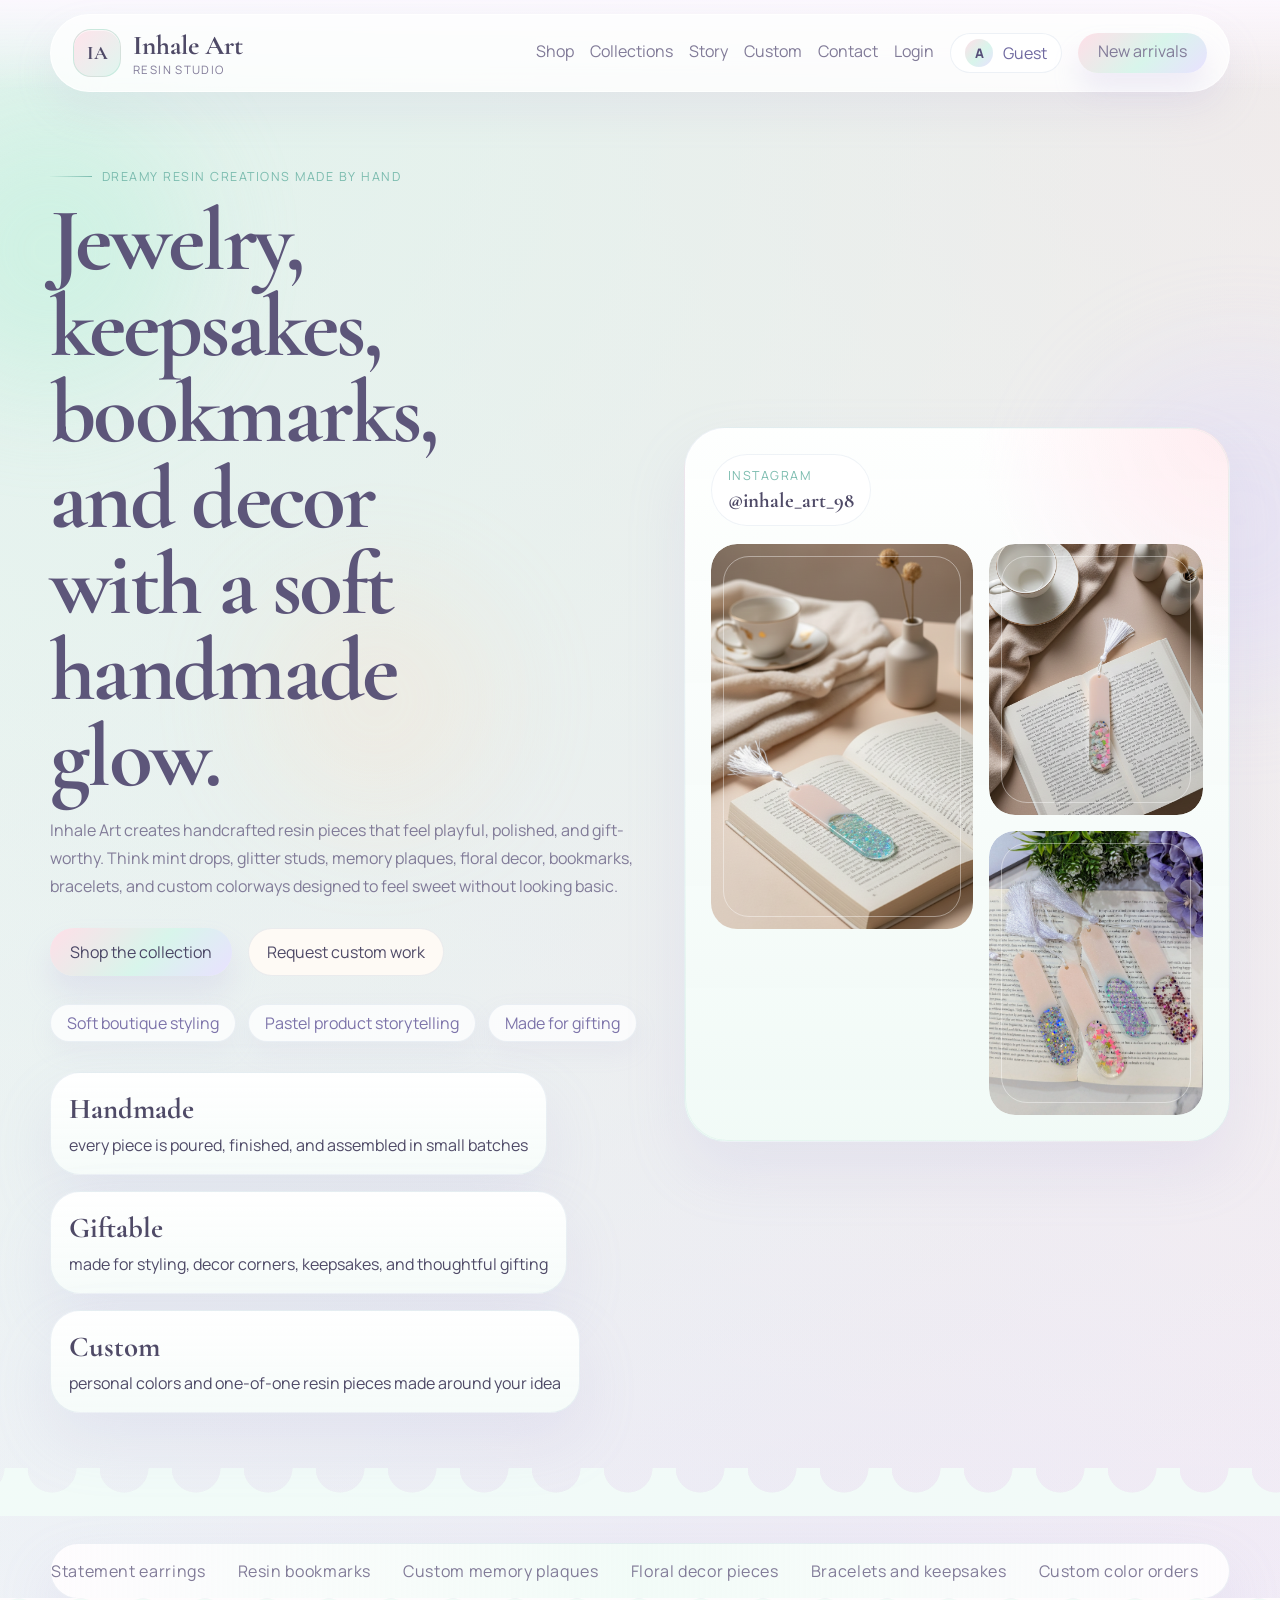
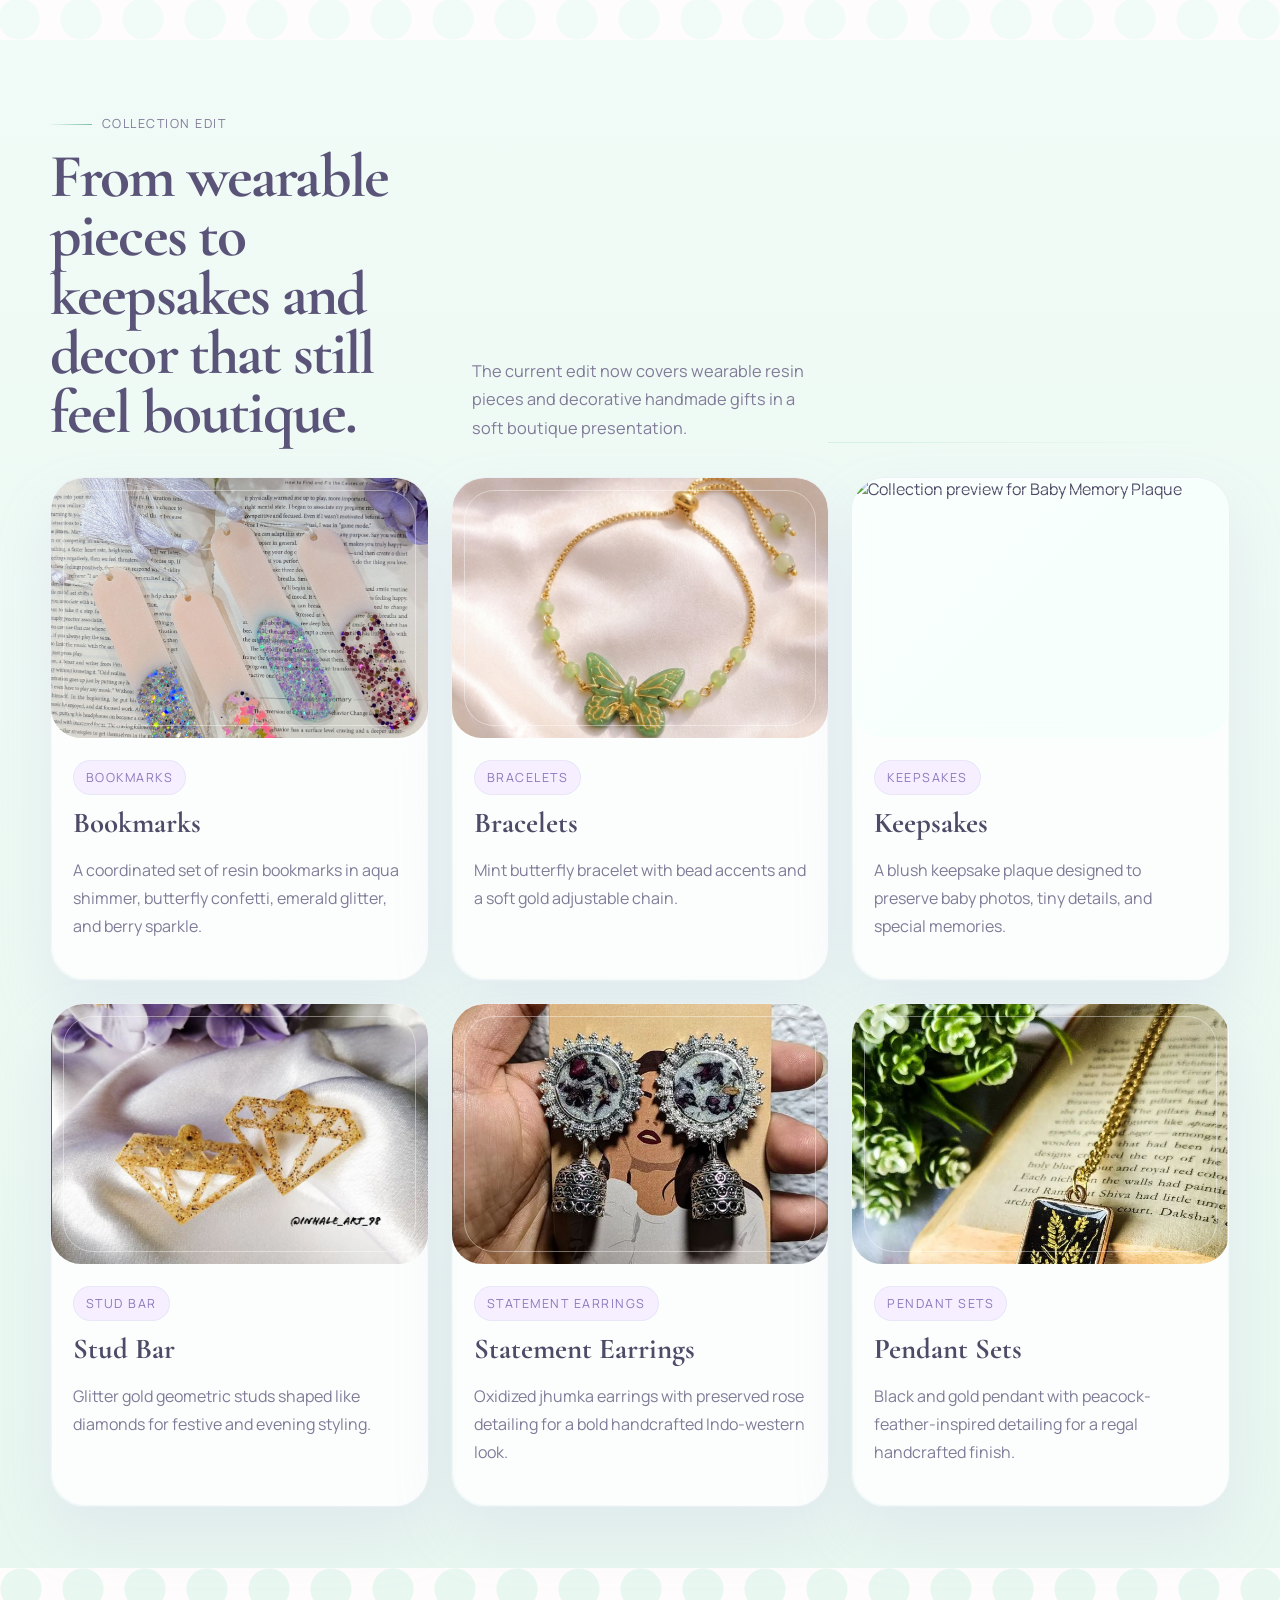
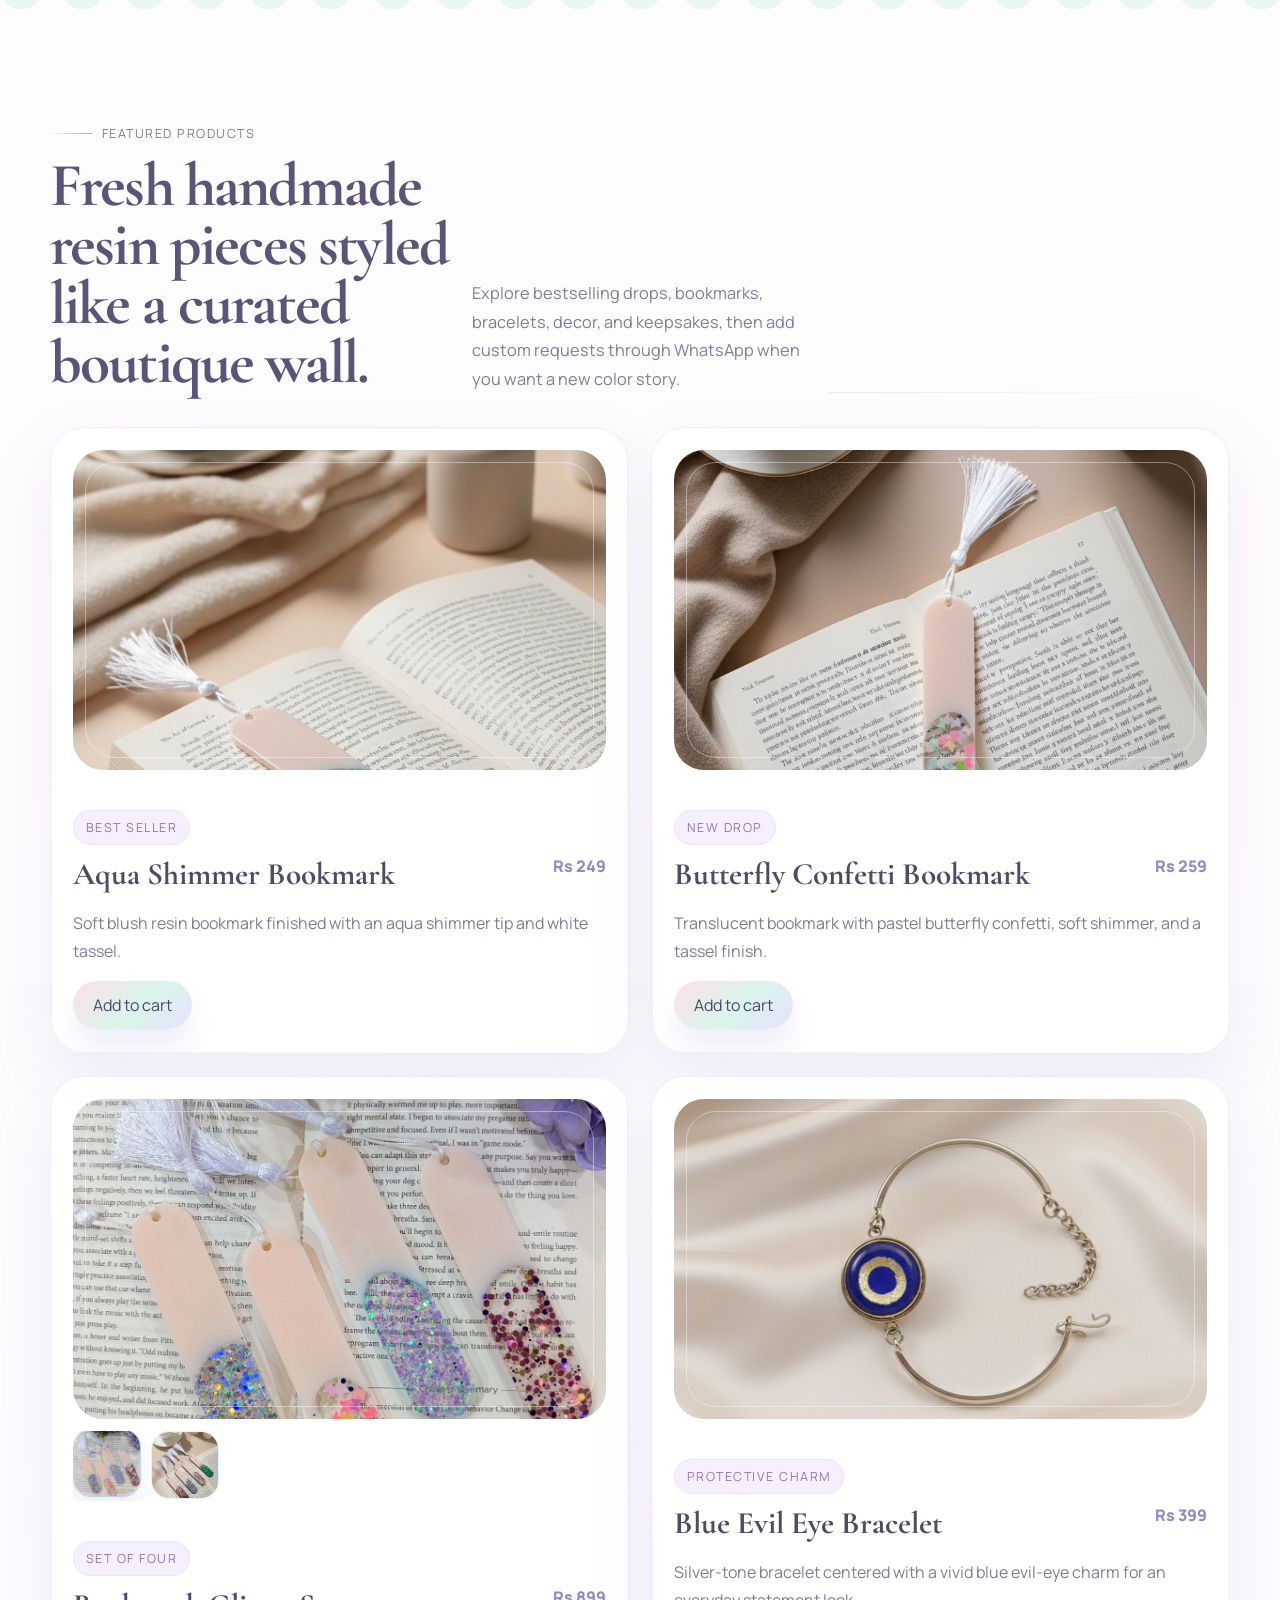
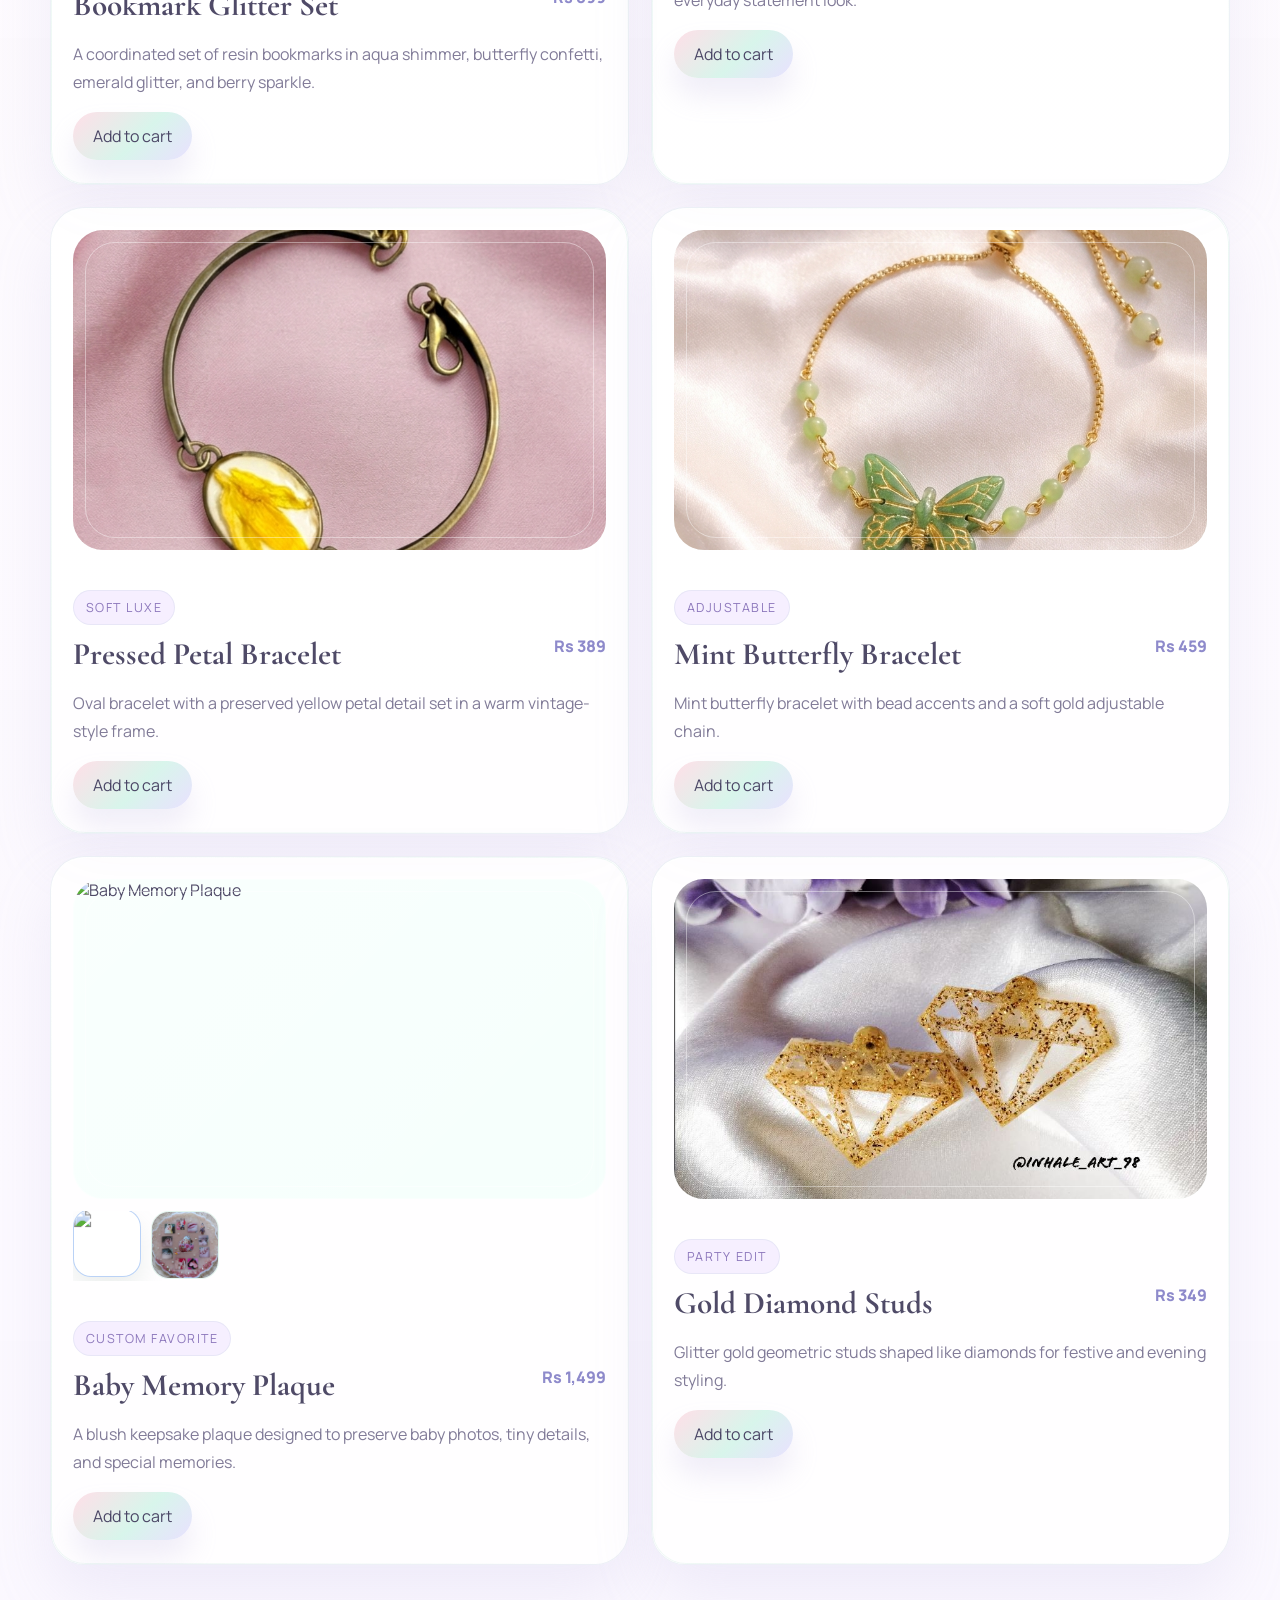
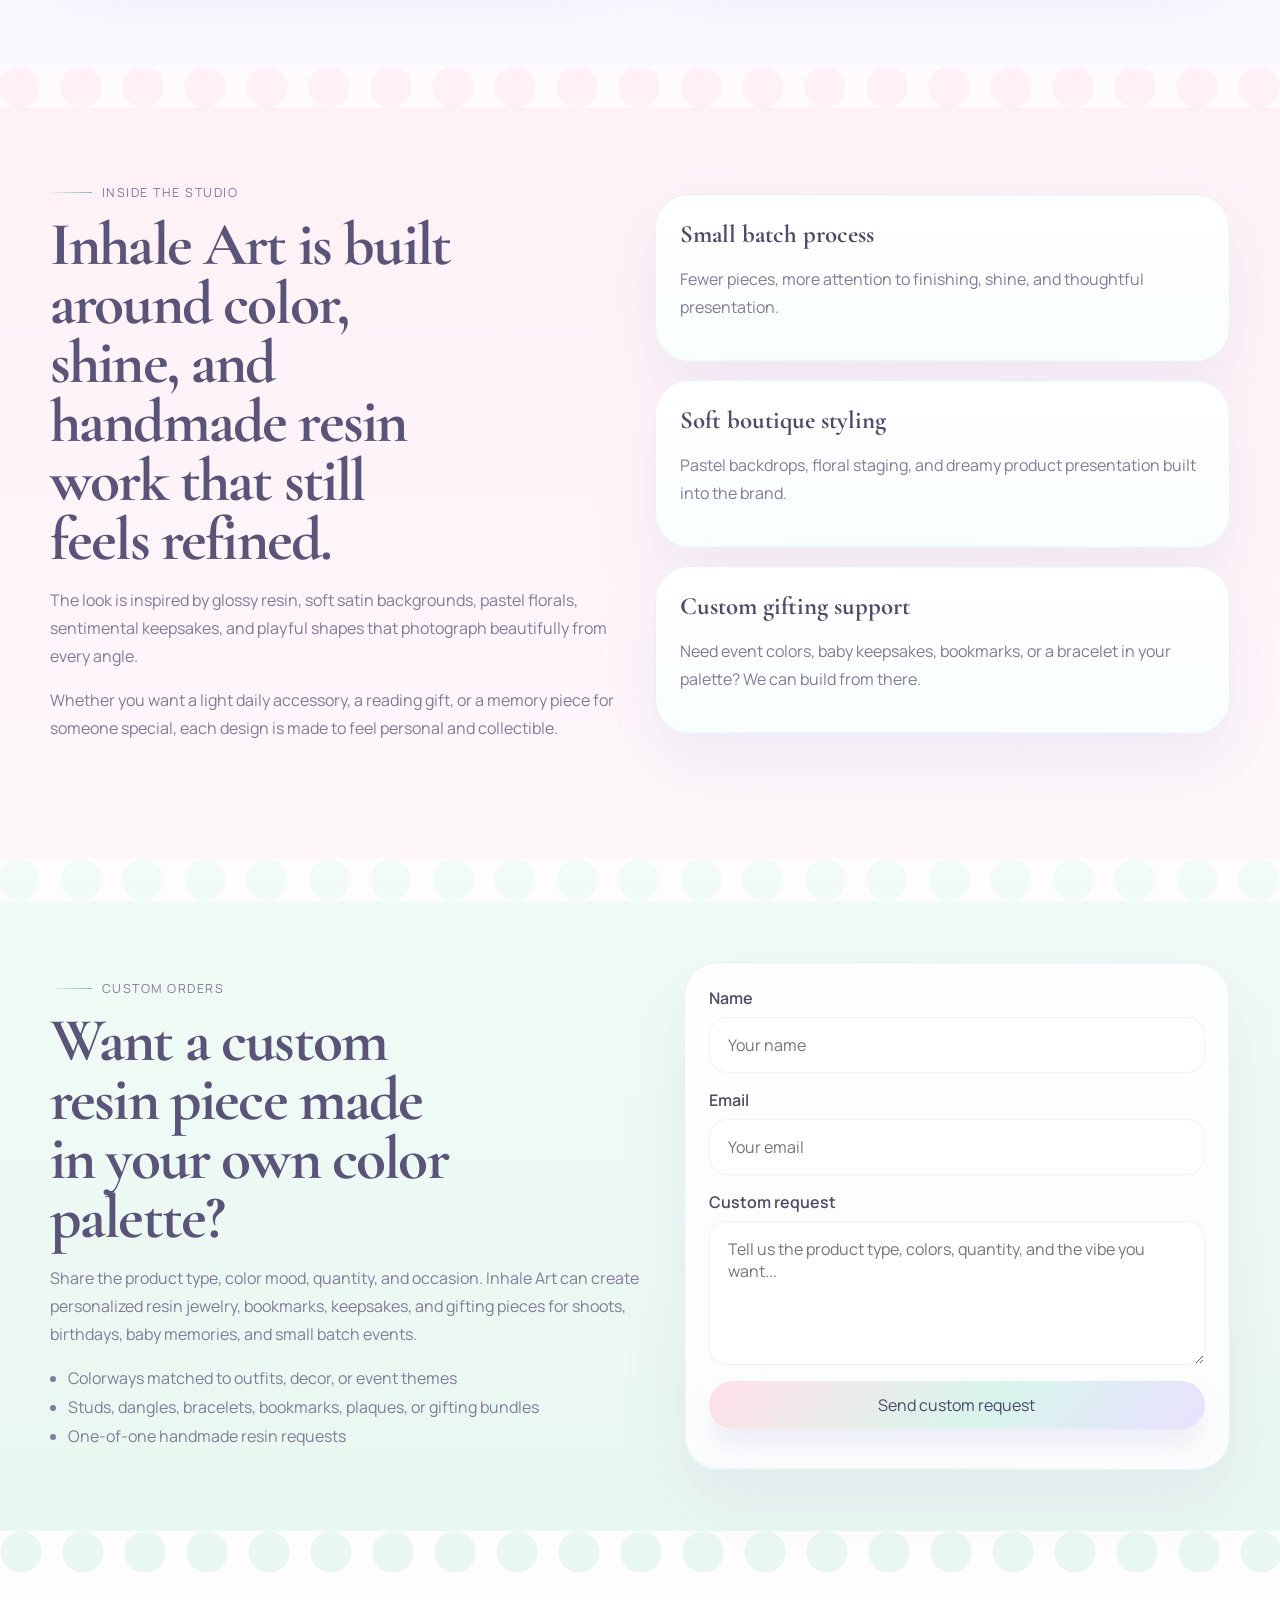
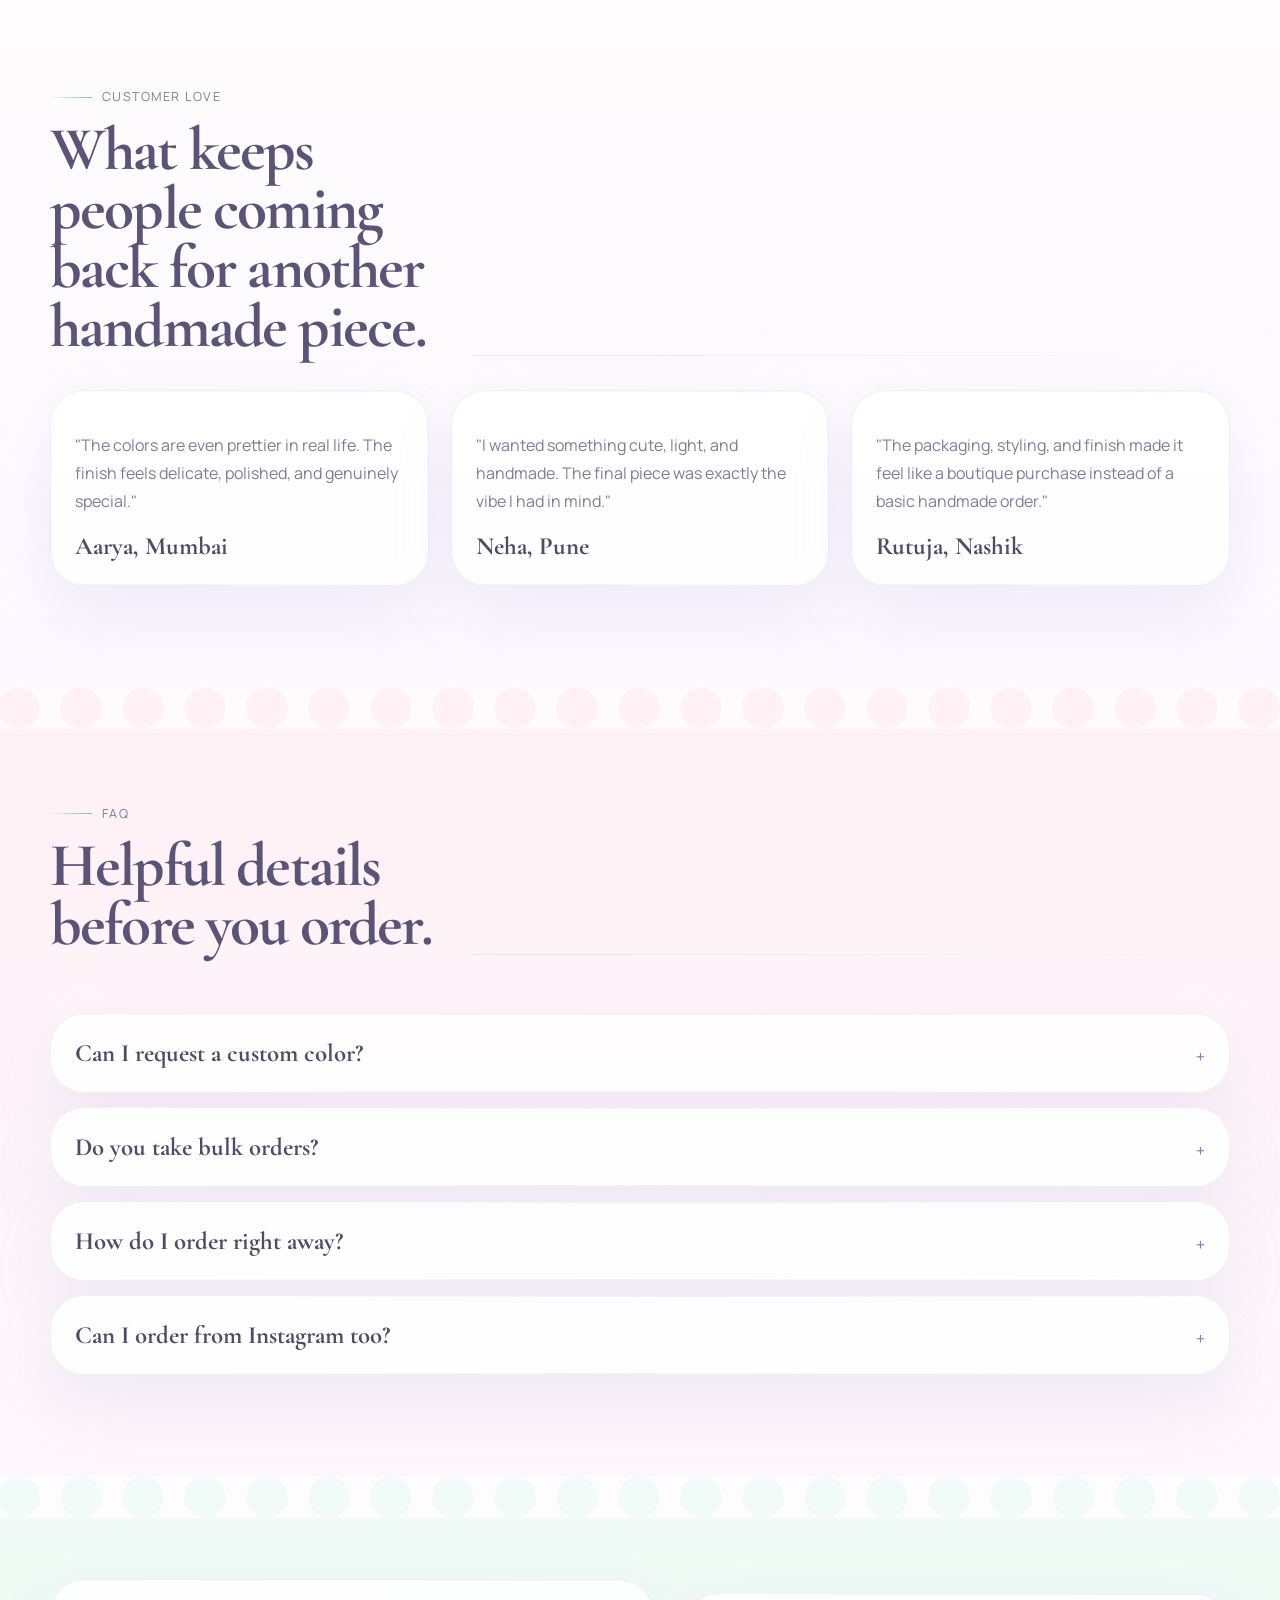
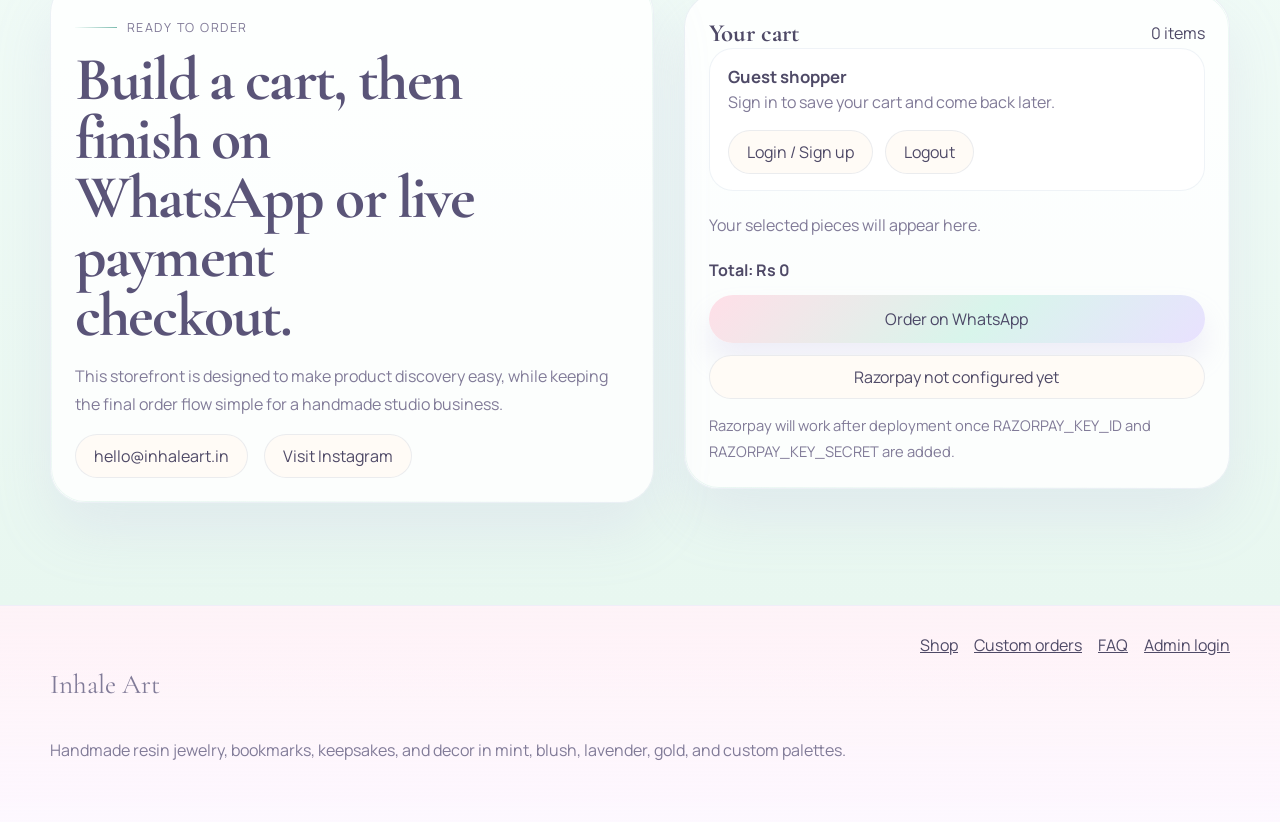
==== commit 8b162f4e: "Polish auth and profile UX" ====
--- a/index.html
+++ b/index.html
@@ -42,7 +42,10 @@
           <a href="#custom">Custom</a>
           <a href="#contact">Contact</a>
           <a id="navLoginLink" href="login.html">Login</a>
-          <span id="navAccountPill" class="nav-account-pill" hidden>Guest</span>
+          <span id="navAccountPill" class="nav-account-pill" hidden>
+            <span class="nav-account-icon" aria-hidden="true">A</span>
+            <span id="navAccountText">Guest</span>
+          </span>
           <a href="#featured" class="nav-cta">New arrivals</a>
         </nav>
       </div>
--- a/styles.css
+++ b/styles.css
@@ -196,6 +196,7 @@
 .nav-account-pill {
   display: inline-flex;
   align-items: center;
+  gap: 10px;
   min-height: 40px;
   padding: 0 14px;
   border-radius: 999px;
@@ -203,6 +204,19 @@
   border: 1px solid rgba(157, 177, 202, 0.18);
   color: #6f69a0;
   white-space: nowrap;
+}
+
+.nav-account-icon {
+  width: 28px;
+  height: 28px;
+  display: inline-flex;
+  align-items: center;
+  justify-content: center;
+  border-radius: 999px;
+  background: linear-gradient(135deg, #ffdfe8, #d8f5eb 55%, #e9e1ff);
+  color: #564f79;
+  font-size: 0.82rem;
+  font-weight: 800;
 }
 
 .site-nav a:hover {
@@ -950,8 +964,16 @@
   place-items: center;
 }
 
+.auth-shell {
+  width: min(1080px, 100%);
+  display: grid;
+  grid-template-columns: 1.05fr 0.95fr;
+  gap: 24px;
+  align-items: start;
+}
+
 .auth-panel {
-  width: min(560px, 100%);
+  width: 100%;
   padding: 32px;
   border-radius: 34px;
   background: rgba(255, 255, 255, 0.9);
@@ -959,6 +981,12 @@
   box-shadow: var(--shadow);
 }
 
+.auth-panel-copy {
+  background:
+    radial-gradient(circle at top right, rgba(255, 223, 230, 0.42), transparent 30%),
+    linear-gradient(180deg, rgba(255, 255, 255, 0.94), rgba(241, 251, 247, 0.92));
+}
+
 .auth-title {
   margin: 0 0 10px;
   font-family: "Cormorant Garamond", serif;
@@ -975,6 +1003,52 @@
 
 .auth-tabs {
   margin: 24px 0 18px;
+}
+
+.auth-lead,
+.auth-helper,
+.auth-back-link {
+  color: var(--muted);
+}
+
+.auth-lead {
+  margin: 0 0 18px;
+}
+
+.auth-helper {
+  margin: 14px 0 10px;
+  line-height: 1.7;
+}
+
+.auth-back-link {
+  display: inline-flex;
+  margin-top: 8px;
+  text-decoration: none;
+}
+
+.auth-feature-list {
+  display: grid;
+  gap: 14px;
+  margin-top: 28px;
+}
+
+.auth-feature-card {
+  padding: 18px 20px;
+  border-radius: 24px;
+  background: rgba(255, 255, 255, 0.72);
+  border: 1px solid rgba(157, 177, 202, 0.16);
+  box-shadow: 0 12px 28px rgba(177, 167, 216, 0.08);
+}
+
+.auth-feature-card strong,
+.auth-feature-card p {
+  margin: 0;
+}
+
+.auth-feature-card p {
+  margin-top: 8px;
+  color: var(--muted);
+  line-height: 1.7;
 }
 
 .auth-form {
@@ -1003,6 +1077,44 @@
 
 .auth-form input:focus {
   outline: 2px solid rgba(140, 138, 203, 0.18);
+}
+
+.password-field {
+  position: relative;
+}
+
+.password-field input {
+  padding-right: 84px;
+}
+
+.password-toggle {
+  position: absolute;
+  top: 50%;
+  right: 10px;
+  transform: translateY(-50%);
+  min-height: 38px;
+  padding: 0 14px;
+  border: 1px solid rgba(157, 177, 202, 0.16);
+  border-radius: 999px;
+  background: rgba(255, 255, 255, 0.92);
+  color: var(--muted);
+  cursor: pointer;
+  font: inherit;
+}
+
+.auth-inline-link {
+  width: fit-content;
+  padding: 0;
+  border: none;
+  background: transparent;
+  color: #7d74aa;
+  cursor: pointer;
+  font: inherit;
+}
+
+.auth-inline-link:hover,
+.auth-back-link:hover {
+  color: var(--text);
 }
 
 .account-card {
@@ -1281,6 +1393,7 @@
 
 @media (max-width: 980px) {
   .hero-grid,
+  .auth-shell,
   .custom-shell,
   .contact-shell,
   .story-grid,
